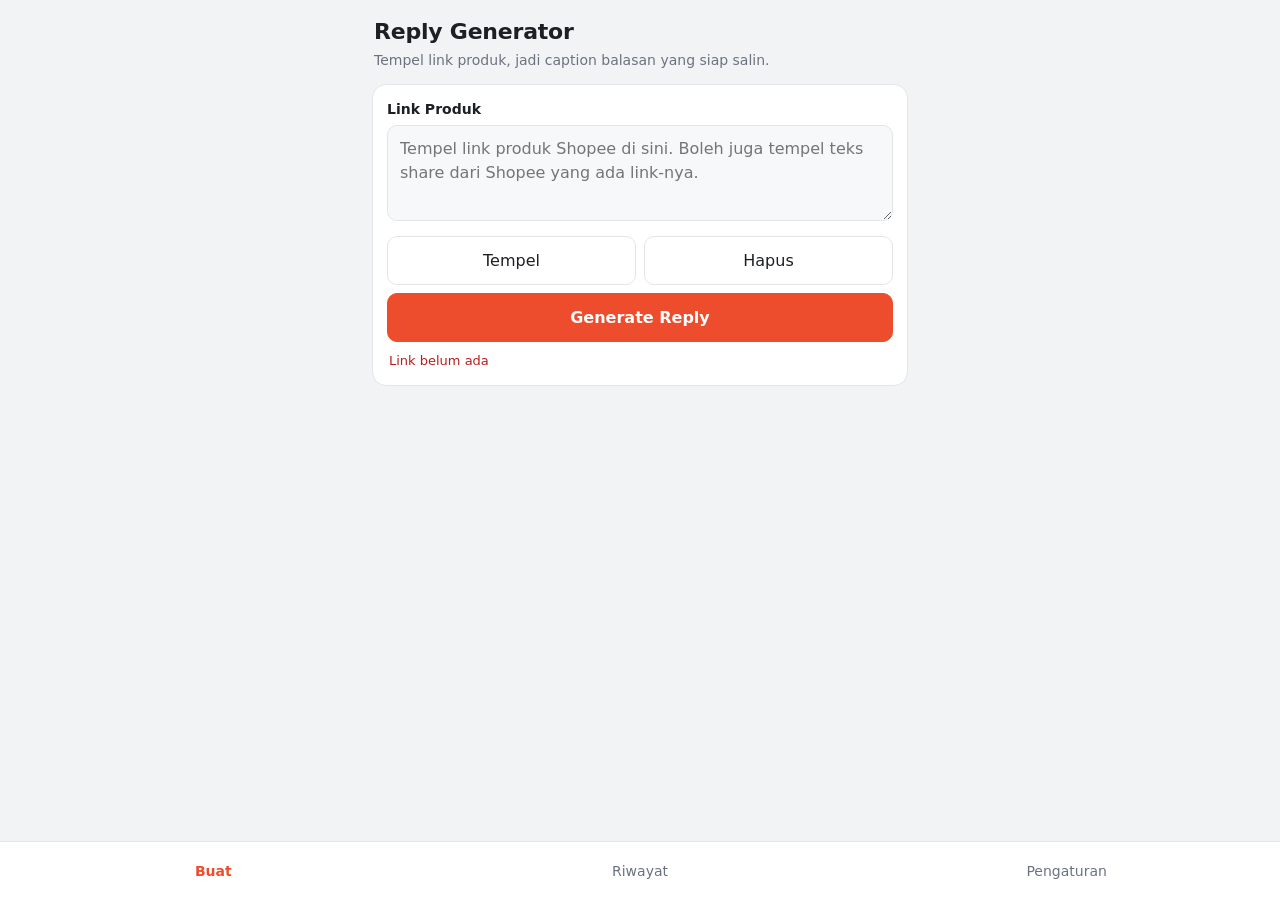
==== index.html @ c6aa8b7c "Add files via upload" ====
<!DOCTYPE html>
<html lang="id">
<head>
<meta charset="utf-8">
<meta name="viewport" content="width=device-width, initial-scale=1, viewport-fit=cover">
<meta name="theme-color" content="#ee4d2d">
<link rel="manifest" href="manifest.json">
<link rel="icon" href="icon-192.png">
<link rel="apple-touch-icon" href="icon-192.png">
<title>Reply Generator</title>
<style>
:root{--bg:#f2f3f5;--card:#fff;--ink:#1c1f23;--mute:#6b7280;--line:#e3e5e8;--acc:#ee4d2d;--soft:#fff0ec;--ok:#0f766e;--field:#f7f8f9}
@media(prefers-color-scheme:dark){:root{--bg:#111316;--card:#1a1d21;--ink:#eceef1;--mute:#9aa1ab;--line:#2b2f35;--soft:#2e1d18;--field:#14171a}}
*{box-sizing:border-box;-webkit-tap-highlight-color:transparent}
html,body{margin:0;background:var(--bg);color:var(--ink);font:16px/1.45 system-ui,-apple-system,"Segoe UI",Roboto,sans-serif}
body{padding:calc(env(safe-area-inset-top,0px) + 12px) 12px calc(env(safe-area-inset-bottom,0px) + 86px);max-width:560px;margin:0 auto}
h1{font-size:22px;margin:4px 2px 2px;letter-spacing:-.01em}
.sub{margin:0 2px 14px;color:var(--mute);font-size:14px}
.card{background:var(--card);border:1px solid var(--line);border-radius:14px;padding:14px;margin-bottom:12px}
label,.lbl{display:block;font-size:14px;font-weight:600;margin:0 0 6px}
textarea,input{width:100%;font:inherit;color:var(--ink);background:var(--field);border:1px solid var(--line);border-radius:10px;padding:11px 12px;outline:none}
textarea{resize:vertical;min-height:96px}
textarea:focus,input:focus{border-color:var(--acc)}
.row{display:flex;gap:8px;margin-top:8px}
.row>*{flex:1}
button{font:inherit;cursor:pointer;border:1px solid var(--line);background:var(--card);color:var(--ink);border-radius:10px;padding:12px 10px;min-height:48px}
button:active{transform:scale(.98)}
.pri{background:var(--acc);border-color:var(--acc);color:#fff;font-weight:700}
.seg{display:grid;grid-template-columns:repeat(4,1fr);gap:8px}
.seg.three{grid-template-columns:repeat(3,1fr)}
.seg.two{grid-template-columns:repeat(2,1fr)}
.seg button{padding:12px 4px}
.seg button.on{background:var(--soft);border-color:var(--acc);color:var(--acc);font-weight:700}
.sap button{font-size:18px;font-weight:700;min-height:54px}
.sap button small{display:block;font-size:11px;font-weight:400;color:var(--mute);margin-top:1px}
.sap button.on small{color:var(--acc)}
.opt{font-weight:400;color:var(--mute);font-size:12px}
.hint{font-size:13px;color:var(--mute);margin:8px 2px 0}
.hint.warn{color:#b45309}
details{margin-top:10px}
summary{cursor:pointer;color:var(--mute);font-size:14px;padding:6px 0}
.grid2{display:grid;grid-template-columns:1fr 1fr;gap:8px;margin-top:8px}
.field{margin-top:10px}
.field:first-child{margin-top:0}
.bar{position:fixed;left:0;right:0;bottom:calc(58px + env(safe-area-inset-bottom,0px));padding:10px 12px;background:linear-gradient(to top,var(--bg) 70%,transparent);z-index:5}
.bar .in{max-width:560px;margin:0 auto}
.bar button{width:100%;font-size:17px}
nav{position:fixed;left:0;right:0;bottom:0;background:var(--card);border-top:1px solid var(--line);display:grid;grid-template-columns:repeat(3,1fr);padding-bottom:env(safe-area-inset-bottom,0px);z-index:6}
nav button{border:0;border-radius:0;background:none;min-height:58px;color:var(--mute);font-size:14px}
nav button.on{color:var(--acc);font-weight:700}
.res textarea{min-height:130px;background:var(--card)}
.meta{display:flex;justify-content:space-between;align-items:center;color:var(--mute);font-size:13px;margin-top:6px}
.toast{position:fixed;left:50%;top:calc(env(safe-area-inset-top,0px) + 14px);transform:translate(-50%,-80px);background:#1c1f23;color:#fff;padding:10px 16px;border-radius:999px;font-size:14px;transition:transform .2s;z-index:20;max-width:90%}
.toast.show{transform:translate(-50%,0)}
.hide{display:none!important}
.hi{border-top:1px solid var(--line);padding:12px 0}
.hi:first-child{border-top:0;padding-top:0}
.hi p{margin:4px 0 8px;font-size:14px;white-space:pre-wrap;word-break:break-word}
.hi small{color:var(--mute)}
.empty{color:var(--mute);text-align:center;padding:24px 8px}
.link-ok{color:var(--ok)}
.link-bad{color:#b91c1c}
</style>
</head>
<body>

<h1>Reply Generator</h1>
<p class="sub">Tempel link produk, jadi caption balasan yang siap salin.</p>

<!-- ============ TAB BUAT ============ -->
<section id="tab-buat">
  <div class="card">
    <label for="raw">Link Produk</label>
    <textarea id="raw" placeholder="Tempel link produk Shopee di sini. Boleh juga tempel teks share dari Shopee yang ada link-nya."></textarea>
    <div class="row">
      <button id="btnPaste">Tempel</button>
      <button id="btnClear">Hapus</button>
    </div>
    <div class="row"><button class="pri" id="btnGen">Generate Reply</button></div>
    <div id="linkState" class="hint" style="margin-top:10px">Link belum ada</div>
  </div>

  <div id="results"></div>
  <div id="moreRow" class="row hide">
    <button id="btnAgain">Acak ulang</button>
    <button id="btnThree">Buat 3 versi</button>
  </div>
</section>

<!-- ============ TAB RIWAYAT ============ -->
<section id="tab-riwayat" class="hide">
  <div class="card" id="histBox"></div>
</section>

<!-- ============ TAB PENGATURAN ============ -->
<section id="tab-atur" class="hide">
  <div class="card">
    <span class="lbl">Emoji</span>
    <div class="seg three" id="segEmoji">
      <button data-v="0">Tanpa</button>
      <button data-v="1">Sedikit</button>
      <button data-v="2">Sedang</button>
    </div>
    <div class="hint">Sedikit maksimal 2 emoji, sedang maksimal 3 per balasan.</div>
  </div>
  <div class="card">
    <span class="lbl">Kata ganti diri</span>
    <div class="seg two" id="segPron">
      <button data-v="aku">Aku</button>
      <button data-v="saya">Saya</button>
    </div>
  </div>
  <div class="card">
    <div class="row" style="margin-top:0">
      <button id="btnResetMem">Reset memori variasi</button>
    </div>
    <div class="row">
      <button id="btnClearHist">Hapus riwayat</button>
    </div>
    <div class="hint">Memori variasi dipakai supaya kalimat tidak keulang. Reset kalau mau mulai dari nol.</div>
  </div>
  <div class="card">
    <div class="hint" style="margin:0">Versi 0.4 · Semua diproses di HP, tanpa internet dan tanpa API.</div>
  </div>
</section>

<nav>
  <button data-tab="buat" class="on">Buat</button>
  <button data-tab="riwayat">Riwayat</button>
  <button data-tab="atur">Pengaturan</button>
</nav>
<div class="toast" id="toast"></div>

<!-- ================================================================== -->
<!-- CORE: parser, deteksi sapaan, mesin kalimat (tanpa DOM)            -->
<!-- ================================================================== -->
<script>
const Core=(function(){
'use strict';

/* ---------- penyimpanan ---------- */
const store={
  get(k,d){try{const v=localStorage.getItem('bc_'+k);return v?JSON.parse(v):d}catch(e){return d}},
  set(k,v){try{localStorage.setItem('bc_'+k,JSON.stringify(v))}catch(e){}}
};

const SAP={Om:['Om'],Bun:['Bun','Bunda'],Bang:['Bang','Abang'],Kak:['Kak','Kakak']};

/* ---------- kata kunci kategori ---------- */
const KW={
Om:['motor','mobil','helm','oli','ban','aki','sparepart','knalpot','jok','sepeda','gowes','kunci pas','bor','obeng','tools','pancing','pria','cowok','laki','jaket riding','spion','kampas','busi','rantai','velg','dongkrak','gerinda','tang','palu','kunci inggris','cover motor','cover mobil','wiper','karpet mobil','dashcam','sarung tangan motor','jam tangan pria','dompet pria','kemeja pria','parfum pria','mtb','roadbike','gergaji','drone','tas pria','sepatu pria','celana pria','lampu motor'],
Bun:['gamis','hijab','jilbab','daster','dress','blouse','rok','skincare','serum','make up','lipstik','bedak','kosmetik','pembalut','bayi','baby','popok','diaper','botol susu','stroller','mpasi','panci','wajan','teflon','rice cooker','magic com','blender','piring','gelas','sendok','rak','sprei','tirai','gorden','sapu','pel','organizer','wanita','cewek','ibu','minyak goreng','minyak','beras','gula','tepung','telur','sembako','deterjen','pewangi','pelembut','sabun','shampo','tisu','kompor','toples','lunch box','tempat makan','mukena','tas wanita','sepatu wanita','kain','handuk','bantal','kasur','keset','gantungan','air fryer','dispenser','setrika','mainan anak','susu','kecap','sambal','mie instan','kopi','tunik','celana wanita','makeup','tumbler'],
Bang:['laptop','notebook','komputer','pc','monitor','keyboard','mouse','ssd','ram','processor','prosesor','vga','motherboard','mobo','webcam','headset','flashdisk','hdd','printer','router','casing','psu','macbook','thinkpad','mousepad','hub usb','kabel hdmi','cooling pad','stand laptop'],
Kak:['buku','novel','komik','ensiklopedia','kamus','majalah','biografi','mewarnai','dongeng','cerita anak','buku cerita','kitab','modul','soal','cerpen','edukasi']
};

/* Kata kunci KUAT niche Om (motor, otomotif, sepeda, racing, dll).
   Jika ada di NAMA produk, hasilnya langsung Om dan tidak bisa dikalahkan
   kata kunci kategori lain (mis. "sabun cuci motor", "kain lap mobil"). */
const OM_STRONG=['motor','motoran','motorcycle','sepeda motor','mobil','otomotif','automotive','racing','balap','touring','riding','sepeda','gowes','bike','bicycle','mtb','roadbike','fixie','seli','helm','knalpot','spion','kampas','kopling','karburator','karbu','cdi','ecu','busi','aki','oli','ban luar','ban dalam','velg','jari jari','shock','shockbreaker','shockbreaker','sokbreker','sok','footstep','spakbor','bodykit','cvt','rantai motor','gear set','master rem','rem cakram','rem tromol','piston','bearing','klakson','stang','handgrip','handle grip','jok motor','cover motor','cover mobil','lampu motor','lampu mobil','headlamp','bohlam','wiper','dashcam','dongkrak','sparepart','spare part','suku cadang','honda','yamaha','suzuki','kawasaki','vespa','vario','beat','scoopy','nmax','pcx','aerox','mio','supra','revo','vixion','cb150r','ninja','satria','mobilio','avanza','xenia','innova','brio','jazz','rush','terios','agya','ayla','sigra','calya','pajero','fortuner','triton','hilux','civic','crv','hrv','tmax','xmax','adv','klx','crf','wr155','pertamax','pertalite','jaket riding','sarung tangan motor','sepatu riding','jas hujan motor','gembok motor','kunci motor','tank pad','sticker motor','stiker motor','knalpot racing','busi racing','velg racing']
/* kata ambigu: tidak dihitung sebagai Om-kuat bila berdiri sendiri */
.filter(w=>!['sok','jazz','rush','beat','mio','adv','ninja','seli','bike'].includes(w));
const OM_WEAK=['sok','jazz','rush','beat','mio','adv','ninja','seli','bike'];

function _norm(t){return ' '+String(t||'').toLowerCase().replace(/[^a-z0-9]+/g,' ')+' '}
function _score(low){
  let best=null,top=0,tie=false,kwHit='';
  const toy=/ mobil mobilan | mainan /.test(low)&&!/ motor | helm | oli | aki /.test(low);
  for(const sap of Object.keys(KW)){
    if(toy&&sap==='Om')continue;
    let sc=0,hit='';
    for(const kw of KW[sap]){
      if(low.includes(' '+kw+' ')){const w=kw.split(' ').length;sc+=w;if(!hit||kw.length>hit.length)hit=kw}
    }
    if(sc>top){top=sc;best=sap;tie=false;kwHit=hit}
    else if(sc===top&&sc>0){tie=true}
  }
  return {best,top,tie,kwHit};
}
function _omStrong(low){
  // mainan "mobil-mobilan" bukan otomotif
  if(/ mobil mobilan | mainan /.test(low)&&!/ motor | helm | oli | aki /.test(low))return '';
  for(const kw of OM_STRONG){if(low.includes(' '+kw+' '))return kw}
  return '';
}
/* Deteksi dilakukan bertahap:
   1) NAMA produk dulu (paling bisa dipercaya). Ada kata kunci Om-kuat -> Om.
   2) Skor kategori pada nama saja.
   3) Baru teks lengkap (ulasan/link) sebagai cadangan, dengan Om-kuat tetap diutamakan.
   Teks ulasan tidak boleh mengalahkan nama produk. */
function detect(text,name){
  const nameLow=_norm(name!==undefined?name:'');
  const allLow=_norm(text);
  // tahap 1: Om-kuat di nama
  let h=_omStrong(nameLow);
  if(h)return {sap:'Om',kw:h,sure:true};
  // tahap 2: skor pada nama
  if(nameLow.trim()){
    const r=_score(nameLow);
    if(r.best&&r.top>0)return {sap:r.best,kw:r.kwHit,sure:!r.tie};
  }
  // tahap 3: teks lengkap
  h=_omStrong(allLow);
  if(h)return {sap:'Om',kw:h,sure:true};
  const r=_score(allLow);
  if(r.best)return {sap:r.best,kw:r.kwHit,sure:!r.tie&&r.top>0};
  return {sap:'Bun',kw:'',sure:false};
}

/* ---------- parser ---------- */
const ACR=['ssd','usb','led','pc','ram','hdd','vga','cpu','gpu','tv','ac','rgb','lcd','hd','fhd','uv','hp','wifi','dvd','led','mtb'];
function titleCase(s){
  return s.toLowerCase().replace(/(^|[\s\-\/(])([a-z])/g,(m,a,b)=>a+b.toUpperCase())
    .replace(/\b[A-Za-z]+\b/g,w=>ACR.includes(w.toLowerCase())?w.toUpperCase():w);
}
function toNum(s){
  s=String(s).replace(/[.,]+$/,'').replace(/[.,]\d{2}$/,m=>/^,\d{2}$/.test(m)?'':m);
  return parseInt(s.replace(/\D/g,''),10)||0;
}
function cleanName(n){
  n=n.replace(/[\u{1F000}-\u{1FFFF}\u2600-\u27BF\uFE0F]/gu,' ')
     .replace(/\[[^\]]*\]|【[^】]*】/g,' ')
     .replace(/\b(ready stock|promo|termurah|best seller|bestseller|gratis ongkir|free ongkir|flash sale|cod)\b/gi,' ')
     .replace(/[!]{1,}|[*#~|]+/g,' ')
     .replace(/\s+/g,' ').replace(/^[\s\-,:.]+|[\s\-,:.]+$/g,'');
  if(n.length>60){n=n.slice(0,60);const i=n.lastIndexOf(' ');if(i>25)n=n.slice(0,i)}
  if(n&&!/[a-z]/.test(n)) n=titleCase(n);
  return n.trim();
}
function parseInfo(raw){
  const o={name:'',price:0,coret:0,rating:'',sold:'',link:'',range:false,spec:'',review:''};
  let t=String(raw||'').replace(/\r/g,'');
  const links=t.match(/https?:\/\/[^\s]+/gi)||[];
  const l=links.find(x=>/shopee|shope\.ee/i.test(x))||links[0]||'';
  o.link=l.replace(/[)\].,!?]+$/,'');
  t=t.replace(/https?:\/\/[^\s]+/gi,' ');

  // harga
  const nums=[];let m;const re=/Rp\.?\s?(\d[\d.,]*)/gi;
  while((m=re.exec(t))){const n=toNum(m[1]);if(n>0)nums.push(n)}
  if(!nums.length){const k=t.match(/(\d+(?:[.,]\d+)?)\s*(?:rb|ribu)\b/i);if(k)nums.push(Math.round(parseFloat(k[1].replace(',','.'))*1000))}
  if(nums.length){
    const mn=Math.min(...nums),mx=Math.max(...nums);
    if(/Rp\.?\s?[\d.,]+\s*[-\u2013\u2014]\s*Rp\.?\s?[\d.,]+/i.test(t)&&mn!==mx){o.price=mn;o.range=true}
    else{o.price=mn;if(mx>=mn*1.05)o.coret=mx}
  }

  // rating
  let r=t.match(/(?:rating|bintang|\u2605|\u2B50)\s*:?\s*([0-5][.,]\d)/i)||t.match(/([0-5][.,]\d)\s*(?:\/\s*5|\u2605|\u2B50|bintang)/i);
  if(r)o.rating=r[1].replace('.',',');

  // terjual (dahulukan pola "terjual X" agar rating seperti "4,9" tidak kebaca sebagai terjual)
  const s=t.match(/terjual\s*:?\s*(\d+(?:[.,]\d+)?)\s*(rb|ribu|k|jt|juta)?\s*(\+)?/i)||t.match(/(\d+(?:[.,]\d+)?)\s*(rb|ribu|k|jt|juta)\s*(\+)?\s*terjual/i)||t.match(/(\d+(?:[.,]\d+)?)\s*(\+)\s*terjual/i);
  if(s){
    let u=(s[2]||'').toLowerCase();u=(u==='ribu'||u==='k')?'rb':(u==='juta'?'jt':u);
    o.sold=s[1].replace('.',',')+u+(s[3]||'');
  }

  // nama
  let nm='';
  const a=t.match(/Cek\s+(.+?)\s+(?:dengan\s+harga|seharga|harga)\b/i);
  if(a)nm=a[1];
  else{
    const lines=t.split('\n').map(x=>x.trim()).filter(Boolean);
    for(const ln of lines){
      if(!/[A-Za-z]{3}/.test(ln))continue;
      if(/^(dapatkan|rp|harga|rating|terjual|link|beli)\b/i.test(ln))continue;
      nm=ln.replace(/^cek\s+/i,'').split(/\s+(?:dengan harga|seharga|harga|Rp)/i)[0];
      break;
    }
  }
  // spesifikasi: baris "Label: nilai"
  const sp=[];
  t.split('\n').forEach(ln=>{
    const k=ln.trim().replace(/^[-•*▪]\s*/,'').match(/^([A-Za-z][A-Za-z ]{1,22}):\s*(.{1,60})$/);
    if(k&&!/^(harga|rating|terjual|link|nama|produk|ulasan|review|komentar|cek|dapatkan|stok|lokasi|dikirim)/i.test(k[1].trim()))sp.push(k[1].trim()+' '+k[2].trim().replace(/[.;,]+$/,''));
  });
  o.spec=sp.slice(0,3).join(', ');
  // review: kutipan, atau baris "Ulasan: ..."
  const rv=t.match(/[\u201C"]([^\u201D"\n]{8,160})[\u201D"]/);
  let rt=rv?rv[1]:'';
  if(!rt){const x=t.match(/(?:ulasan|review|komentar)[^:\n]{0,20}:\s*(.{8,160})/i);if(x)rt=x[1]}
  rt=rt.replace(/^[\s"\u201C\u201D'-]+|[\s"\u201C\u201D'.!-]+$/g,'').trim();
  if(rt.length>100){rt=rt.slice(0,100);const i=rt.lastIndexOf(' ');if(i>40)rt=rt.slice(0,i)}
  o.review=rt;
  o.name=cleanName(nm);
  return o;
}

/* ---------- format ---------- */
function dot(n){return String(n).replace(/\B(?=(\d{3})+(?!\d))/g,'.')}
function fmtPrice(n,style,range){
  let out;
  if(style===2&&n>=1000&&n<1000000) out='sekitar '+Math.floor(n/1000)+' ribuan';
  else if(style===1&&n>=1000){
    if(n>=1000000){const v=Math.round(n/10000)/100;out=String(v).replace('.',',')+' juta'}
    else{const v=n/1000;out=(Number.isInteger(v)?v:(Math.round(v*10)/10)).toString().replace('.',',')+'rb'}
  } else out='Rp'+dot(n);
  return (range?'mulai ':'')+out;
}

/* ---------- bank kalimat ---------- */
const OPEN_SOFT=[
 'Kalau lagi butuh {p}, ini bisa jadi pilihan{e}',
 'Coba deh lirik yang satu ini{e}',
 'Izin nimbrung ya{e}',
 'Halo, saya ada referensi nih{e}',
 'Hai, semoga ini yang lagi dicari ya{e}',
 'Ini boleh dilirik buat jadi opsi{e}',
 'Nyambung ya, saya ada rekomendasi{e}',
 'Kalau lagi nyari {p}, mungkin ini cocok{e}',
 'Kebetulan nemu nih, siapa tau pas{e}',
 'Sekadar share aja, siapa tau cocok{e}',
 'Nggak maksa ya, cuma info aja{e}'
];
const OPEN_HARD=[
 'Langsung aja ya:',
 'Ada info menarik nih{e}',
 'Ini lagi menarik nih{e}',
 'Jangan sampai kelewat yang ini ya{e}',
 'Ada yang pas nih{e}',
 'Buat yang lagi cari {p}, ini dia{e}'
];
const OPEN_NEED=[
 'Lagi cari {need} ya? Pas nih{e}',
 'Soal {need}, ini bisa dilirik{e}',
 'Kalau lagi nyari {need}, coba cek ini{e}',
 'Buat {need}, saya ada referensi{e}',
 'Lagi cari {need} ya? Kebetulan ada nih{e}'
];
const STORY={
 Bun:['Pernah kan lagi masak eh stok di rumah malah habis','Belanja kebutuhan rumah tuh sering bikin pusing mikirin harga, ya','Saya sendiri biasanya cari yang praktis tapi harganya tetap masuk akal','Ngurus rumah itu banyak banget pengeluarannya, jadi harus pinter-pinter milih','Dulu saya juga sering bingung milih yang pas, makanya biasa cek rating dulu','Sering kan ribet ngurusin yang beginian di rumah?'],
 Om:['Pernah juga bolak-balik nyari yang pas, ujung-ujungnya buang waktu doang','Biasanya saya cek rating sama jumlah terjual dulu sebelum beli','Daripada salah beli terus nyesel, mending liat yang udah banyak dipakai orang','Cari yang pas di kantong tapi tetap awet itu emang PR ya','Saya juga sering bingung milih, makanya biasa baca ulasan dulu','Sering kan nemu barang murah tapi cepat rusak?','Nggak jarang kita ketipu barang yang speknya nggak sesuai','Buat yang hobi ngoprek, ini patut dicek'],
 Bang:['Nyari yang pas sama kebutuhan dan kantong itu emang PR ya','Sebelum beli, biasanya saya bandingin dulu harga di beberapa toko','Salah beli perangkat itu nyesek banget, makanya saya selalu cek rating dulu','Saya juga dulu sering bingung milih, ujungnya baca ulasan dulu','Sering kan nemu barang yang speknya nggak sesuai harga?','Budget mepet tapi pengen performa maksimal, pernah kan?','Buat yang lagi butuh upgrade setup, ini patut dipertimbangkan'],
 Kak:['Kadang nyari bacaan yang pas butuh waktu juga ya','Biasanya saya lihat rating sama ulasannya dulu sebelum beli','Saya juga sering bingung milih mana yang layak dibaca','Cari bacaan bagus itu seru tapi kadang bikin bingung ya','Sering kan bingung cari bacaan yang seru tapi nggak membosankan?','Buat yang lagi belajar atau ngajar, siapa tau ini membantu']
};
const STORY_G=['Namanya belanja online, kadang bingung milih yang mana','Saya biasanya bandingin dulu sebelum mutusin beli','Dulu saya juga sering ragu, makanya sekarang selalu cek detailnya dulu','Wah kebetulan, aku juga dulu sempat nyari yang begini','Sama, aku juga awalnya bingung cari yang pas','Aku juga dulu sempat galau nyari yang kayak gini'];
const TRANS=['Makanya pas nemu ini, langsung kepikiran buat dibagi','Nah, kebetulan ada yang kayaknya cocok','Dan ketemulah yang ini'];

const RECO_FULL=['{p} ini harganya {h}','Ada {p} di harga {h}','Saya nemu {p}, harganya {h}','{p}, harganya {h}{e}','Namanya {p}, sekarang di {h}','Dengan harga {h}, {p} ini patut dilirik'];
const RECO_PRICE=['Harganya {h}','Sekarang di harga {h}','Dapatnya di {h}','Harga {h} aja','Harganya di {h}{e}','Cuma {h} lho','{h} aja'];
const RECO_NOPRICE_FULL=['Ada {p} nih, boleh dicek{e}','Saya nemu {p}','Coba lihat {p} ini'];
const RECO_NOPRICE=['Boleh dicek dulu detailnya','Detailnya bisa dilihat dulu ya'];
const DISC_FULL=['{p} lagi turun dari {hc} jadi {h}','Ada potongan nih, {p} dari {hc} jadi {h}','{p}, harga normalnya {hc}, sekarang {h}'];
const DISC_ONLY=['Lagi turun dari {hc} jadi {h}','Harga normalnya {hc}, sekarang {h}','Ada potongan, dari {hc} jadi {h}{e}'];

const PROOF_RT=['Rating {r}, udah terjual {t}','Udah {t} yang beli, rating {r}','Ratingnya {r} dan terjualnya {t}'];
const PROOF_R=['Ratingnya {r}','Rating {r} lho'];
const PROOF_T=['Udah terjual {t}','Yang beli udah {t}'];

const SPEC=['Speknya: {spec}','Sekilas detailnya: {spec}','Info singkatnya: {spec}','Yang perlu diintip: {spec}'];
const REVIEW=['Kata pembeli: \u201C{review}\u201D','Ada yang nulis \u201C{review}\u201D','Salah satu ulasannya: \u201C{review}\u201D','Pembeli lain bilang \u201C{review}\u201D'];

const URG_N=['Harga bisa berubah sewaktu-waktu, jadi cek dulu ya','Mending dicek dari sekarang biar nggak ketinggalan','Harga di marketplace suka berubah, jadi lihat dulu aja'];
const URG_D=['Mumpung lagi ada potongan{e}','Takutnya keburu naik lagi, mending dicek dulu','Harga segini sayang kalau dilewatin'];
const URG_S=['Yang beli udah banyak, wajar sih','Peminatnya banyak, jadi mending cek dari sekarang'];

const CLOSE=['Semoga cocok ya{e}','Kalau ada yang mau ditanyain, tanya aja ya','Selamat belanja{e}','Semoga membantu{e}','Moga pas di hati ya{e}'];
const CTA_SOFT=['Boleh dicek dulu di sini ya:','Link-nya di sini:','Intip dulu aja:','Detailnya bisa dilihat di sini:','Cek di sini ya:','Aku taruh link-nya di sini:','Nih link-nya:'];
const CTA_HARD=['Cek sekarang:','Langsung gas ke sini:','Ambil di sini sebelum harganya berubah:','Order lewat sini:','Amankan dulu di sini:','Buruan cek sebelum harganya berubah:','Gas cek di sini:'];

const EM={
 Om:['👍','🔥','💪','🙏','👌','⚙️'],
 Bun:['😊','🙏','✨','🛒','💛','🥰','🌸'],
 Bang:['👍','⚡','🙏','👌','🔥','🎮'],
 Kak:['😊','🌟','🙏','✨','💛','💡']
};
const EM_CTX=[
 {k:['bayi','baby','popok','diaper','mpasi','stroller','botol susu'],e:['🍼','👶']},
 {k:['sepeda','gowes','mtb','roadbike'],e:['🚴']},
 {k:['motor','helm','knalpot','spion','busi'],e:['🏍️']},
 {k:['mobil','wiper','dashcam'],e:['🚗']},
 {k:['tools','obeng','bor','tang','palu','gergaji','kunci pas'],e:['🛠️','🔧']},
 {k:['panci','wajan','teflon','kompor','blender','rice cooker','piring','minyak goreng','beras','dapur','air fryer'],e:['🍳','🧺']},
 {k:['rak','sapu','pel','sprei','gorden','tirai','keset','organizer'],e:['🏡','🧺']},
 {k:['gamis','hijab','dress','blouse','tunik','mukena','daster'],e:['🌸','✨']},
 {k:['skincare','serum','makeup','lipstik','bedak'],e:['💄','✨']},
 {k:['laptop','keyboard','mouse','monitor','ssd','ram','pc'],e:['💻','⌨️','🖥️']},
 {k:['buku','novel','komik','kamus'],e:['📚','📖']}
];
function ctxEmoji(name){
  const low=' '+String(name).toLowerCase().replace(/[^a-z0-9]+/g,' ')+' ';
  const out=[];EM_CTX.forEach(x=>{if(x.k.some(k=>low.includes(' '+k+' ')))out.push(...x.e)});
  return out;
}

/* ---------- memori anti-ulang (berbasis teks template) ---------- */
let mem=store.get('mem',{});
function pick(key,arr){
  let recent=mem[key]||[];
  let c=arr.filter(x=>!recent.includes(x));
  if(!c.length){c=arr.slice();recent=[]}
  const ch=c[Math.floor(Math.random()*c.length)];
  recent.push(ch);
  const lim=Math.max(1,Math.min(arr.length-1,10));
  while(recent.length>lim)recent.shift();
  mem[key]=recent;
  return ch;
}
function resetMem(){mem={};store.set('mem',mem)}
const rnd=()=>Math.random();

function endsEmoji(s){return /[\u{1F000}-\u{1FFFF}\u2300-\u27BF]\uFE0F?$/u.test(s)}

/* kalimat pembuka (hook): akhiran titik (2-3) ATAU emoticon, hanya 👇 👌 😊 */
const HOOKS=[
 {t:'Ready nih',e:'👇'},
 {t:'Masih ada, cek dulu',e:'👇'},
 {t:'Lagi ready, buruan cek',e:'👇'},
 {t:'Stok lagi ada nih',e:'😊'},
 {t:'Yang dicari ready di sini',e:'👇'},
 {t:'Nyari laptop gaming murah? Ini dia',e:'👇',lap:1,alt:'Nyari yang bagus tapi murah? Ini dia'},
 {t:'Ternyata ada yang segini harganya',e:'😊'},
 {t:'Ini sih layak banget dilirik',e:'👌'},
 {t:'Nemu yang pas nih',e:'👌'},
 {t:'Mumpung lagi ada',e:'👇'},
 {t:'Jangan sampai kehabisan',e:'👇'},
 {t:'Lagi banyak dicari nih',e:'😊'},
 {t:'Kak, ini yang dicari bukan',e:'😊',q:1},
 {t:'Buat yang lagi nyari laptop, cek ini',e:'👇',lap:1,alt:'Buat yang lagi nyari yang begini, cek ini'},
 {t:'Pas banget buat kamu yang butuh upgrade',e:'👌'}
];
function hookOpen(name,useEmo){
  const isLap=/laptop|notebook/i.test(name||'');
  const list=HOOKS.map(h=>h.lap&&!isLap?Object.assign({},h,{t:h.alt}):h);
  const keyArr=list.map(h=>h.t);
  const t=pick('hook',keyArr);
  const h=list.find(x=>x.t===t);
  if(useEmo&&Math.random()<.5)return h.t+(h.q?'?':'')+' '+h.e;
  return h.t+(Math.random()<.5?'..':'...');
}

/* ---------- perakit balasan ---------- */
function compose(d,opt){
  const sl=SAP[d.sap]||SAP.Kak;
  const s='';
  const hasD=d.coret>0&&d.price>0&&d.coret>d.price;
  const hasR=!!d.rating,hasT=!!d.sold,hasP=d.price>0;
  const stl=opt.style,long=opt.len==='sedang';
  const pron=opt.pron==='saya'?'saya':'aku';

  // gaya harga: 0 penuh, 1 singkat, 2 perkiraan (tidak dipakai bila ada diskon/rentang)
  const ps=(hasD||d.range)?Math.floor(rnd()*2):Math.floor(rnd()*3);
  const V={s:s,p:d.name,h:hasP?fmtPrice(d.price,ps,d.range):'',hc:hasD?fmtPrice(d.coret,ps===2?0:ps,false):'',r:d.rating,t:d.sold,need:d.need||'',spec:d.spec||'',review:d.review||''};

  const P={open:'',story:[],reco:'',proof:'',extra:[],urg:'',close:''};

  // pembuka
  const needOpen=!!d.need&&rnd()<.75;
  if(needOpen)P.open=pick('openN',OPEN_NEED);
  else P.open=hookOpen(d.name,opt.emoji>0);
  const openP=P.open.includes('{p}');

  // cerita
  let ns=0;
  if(stl==='soft')ns=long?1:(rnd()<.35?1:0);
  else if(stl==='campur')ns=long?1:(rnd()<.5?1:0);
  else if(stl==='story')ns=long?2:1;
  const sb=(STORY[d.sap]||[]).concat(STORY_G);
  for(let i=0;i<ns;i++)P.story.push(pick('st'+d.sap,sb));
  if(stl==='story'&&long)P.story.push(pick('trans',TRANS));

  // produk + harga
  if(hasP){
    if(hasD)P.reco=openP?pick('discO',DISC_ONLY):pick('discF',DISC_FULL);
    else P.reco=openP?pick('recoP',RECO_PRICE):pick('recoF',RECO_FULL);
  }else P.reco=openP?pick('recoNP',RECO_NOPRICE):pick('recoNF',RECO_NOPRICE_FULL);

  // bukti
  if(hasR||hasT){
    if(!(stl==='soft'&&!long&&rnd()<.3)){
      const b=hasR&&hasT?PROOF_RT:(hasR?PROOF_R:PROOF_T);
      P.proof=pick('proof'+(hasR?'R':'')+(hasT?'T':''),b);
    }
  }

  // spesifikasi & review (hanya bila diisi)
  const av=[];if(d.spec)av.push('spec');if(d.review)av.push('review');
  let use=av;
  if(!long&&av.length>1)use=[av[Math.floor(rnd()*av.length)]];
  use.forEach(k=>{if(rnd()<(long?.9:.85))P.extra.push(k==='spec'?pick('spec',SPEC):pick('rev',REVIEW))});

  // dorongan
  let pu=0;
  if(stl==='hard')pu=1;else if(stl==='campur')pu=long?.7:.5;else if(stl==='story')pu=.3;
  if(rnd()<pu){
    let pool=URG_N.slice();if(hasD)pool=pool.concat(URG_D);if(hasT)pool=pool.concat(URG_S);
    P.urg=pick('urg',pool);
  }

  // penutup
  let pc=0;
  if(stl==='soft')pc=long?.8:.4;else if(stl==='campur')pc=long?.5:.15;else if(stl==='story')pc=.5;
  if(rnd()<pc)P.close=pick('close',CLOSE);

  // jaga tetap ringkas pada mode pendek
  if(!long&&P.extra.length){P.urg='';P.story=[];P.close=''}

  // variasi urutan blok
  let v=0;
  if(!(stl==='hard'||(stl==='story'&&long))){const r=rnd();v=r<.5?0:(r<.75?1:(openP?2:0))}
  const O=['o',P.open],R=['r',P.reco],Pf=['x',P.proof],U=['x',P.urg],C=['x',P.close];
  const ST=P.story.map(x=>['x',x]),EX=P.extra.map(x=>['x',x]);
  let T;
  if(v===0)T=[O,...ST,R,Pf,...EX,U,C];
  else if(v===1)T=[O,R,Pf,...ST,...EX,U,C];
  else T=[O,...ST,Pf,R,...EX,U,C];
  T=T.filter(x=>x[1]);

  const cta=stl==='hard'?pick('ctaH',CTA_HARD):pick('ctaS',CTA_SOFT);

  // emoji (ikut konteks produk)
  let budget=opt.emoji===0?0:(opt.emoji===1?2:3);
  const pool=(EM[d.sap]||EM.Kak).slice().sort(()=>rnd()-.5);
  const ce=ctxEmoji(d.name);
  if(ce.length&&rnd()<.7)pool.unshift(ce[Math.floor(rnd()*ce.length)]);

  function fill(tpl){
    tpl=tpl.replace(/\b(saya|aku)\b/gi,m=>{const w=pron;return m[0]===m[0].toUpperCase()?w[0].toUpperCase()+w.slice(1):w});
    let out=tpl.replace(/\{(\w+)\}/g,(m,k)=>k==='e'?'\u0001':(V[k]!==undefined?V[k]:''));
    out=out.replace(/\u0001/g,()=>{
      if(budget>0&&pool.length&&rnd()<.75){budget--;return ' '+pool.shift()}
      return '';
    });
    out=out.replace(/\s+([,.!?:])/g,'$1').replace(/\s{2,}/g,' ').trim();
    if(!out)return '';
    out=out.charAt(0).toUpperCase()+out.slice(1);
    if(!/[.!?:]$/.test(out)&&!endsEmoji(out))out+='.';
    return out;
  }
  // enter setelah kalimat pembuka (emoji) dan setelah kalimat harga
  let body='';
  T.forEach(([k,t])=>{
    const f=fill(t);if(!f)return;
    if(body&&!body.endsWith('\n'))body+=' ';
    body+=f;
    if(k==='o'||k==='r')body+='\n';
  });
  body=body.replace(/\n+$/,'');
  const ctaLine=fill(cta).replace(/\.$/,':')+' '+d.link;
  return body+'\n'+ctaLine;
}

let recentOut=[];
function generate(d,opt){
  let out='';
  for(let i=0;i<6;i++){
    out=compose(d,opt);
    if(!recentOut.includes(out))break;
  }
  recentOut.push(out);if(recentOut.length>30)recentOut.shift();
  store.set('mem',mem);
  return out;
}

return {parseInfo,detect,generate,store,resetMem,SAP,fmtPrice};
})();
</script>

<!-- ================================================================== -->
<!-- UI                                                                 -->
<!-- ================================================================== -->
<script>
(function(){
'use strict';
const $=(s,r)=>(r||document).querySelector(s);
const $$=(s,r)=>[...(r||document).querySelectorAll(s)];
const {parseInfo,detect,generate,store,resetMem}=Core;

const cfg=Object.assign({emoji:1,pron:'aku'},store.get('cfg',{}));
const S={emoji:cfg.emoji,pron:cfg.pron,outs:[]};

/* ---------- util ---------- */
let tt;
function toast(m){const t=$('#toast');t.textContent=m;t.classList.add('show');clearTimeout(tt);tt=setTimeout(()=>t.classList.remove('show'),1800)}
function copyText(txt){
  if(navigator.clipboard&&navigator.clipboard.writeText){
    return navigator.clipboard.writeText(txt).catch(()=>fallback(txt));
  }
  return fallback(txt);
}
function fallback(txt){
  return new Promise((res,rej)=>{
    const ta=document.createElement('textarea');ta.value=txt;ta.style.cssText='position:fixed;opacity:0;top:0';
    document.body.appendChild(ta);ta.focus();ta.select();
    let ok=false;try{ok=document.execCommand('copy')}catch(e){}
    ta.remove();ok?res():rej();
  });
}
function setSeg(id,val){$$('#'+id+' button').forEach(b=>b.classList.toggle('on',String(b.dataset.v)===String(val)))}
function bindSeg(id,fn){$$('#'+id+' button').forEach(b=>b.addEventListener('click',()=>{fn(b.dataset.v);setSeg(id,b.dataset.v)}))}

/* ---------- analisis otomatis dari link ---------- */
function findLink(t){
  const m=String(t||'').match(/https?:\/\/[^\s]+/i);
  return m?m[0].replace(/[)\].,!?]+$/,''):'';
}
function nameFromLink(link){
  try{
    const u=new URL(link);
    const segs=u.pathname.split('/').filter(Boolean);
    if(!segs.length)return '';
    let slug=decodeURIComponent(segs[segs.length-1]||'');
    if(/^i\.\d+/i.test(slug)&&segs.length>1)slug=decodeURIComponent(segs[segs.length-2]);
    slug=slug.replace(/-i\.\d+.*$/i,'').replace(/[-_]+/g,' ').replace(/\s+/g,' ').trim();
    if(slug.length<3||/^\d+$/.test(slug.replace(/\s/g,'')))return '';
    if(slug.length>60){slug=slug.slice(0,60);const i=slug.lastIndexOf(' ');if(i>25)slug=slug.slice(0,i)}
    return slug;
  }catch(e){return ''}
}
function linkState(){
  const l=findLink($('#raw').value),el=$('#linkState');
  if(!l){el.textContent='Link belum ada';el.className='hint link-bad'}
  else if(/shopee|shope\.ee/i.test(l)){el.textContent='Link Shopee terdeteksi, siap generate';el.className='hint link-ok'}
  else{el.textContent='Link ada, tapi bukan alamat Shopee. Cek lagi ya';el.className='hint warn'}
}
function buildData(){
  const raw=$('#raw').value;
  const o=parseInfo(raw);
  let name=o.name||nameFromLink(o.link||findLink(raw));
  if(!name)name='produk ini';
  const txt=name+' '+raw;
  const d=detect(txt,name);
  return {
    sap:d.sap||'Bun',
    name:name,
    price:o.price||0,
    coret:o.coret||0,
    rating:o.rating||'',
    sold:o.sold||'',
    spec:o.spec||'',
    review:o.review||'',
    link:o.link||findLink(raw),
    range:!!o.range,
    need:''
  };
}

/* ---------- hasil ---------- */
function make(n){
  const d=buildData();
  if(!d.link){toast('Tempel link produk dulu');$('#raw').focus();return}
  const opt={style:'campur',len:'pendek',emoji:S.emoji,pron:S.pron};
  S.outs=[];
  for(let i=0;i<n;i++)S.outs.push(Core.generate(d,opt));
  renderResults(d);
  $('#results').scrollIntoView({behavior:'smooth',block:'start'});
}
function renderResults(d){
  const box=$('#results');box.innerHTML='';
  S.outs.forEach((txt,i)=>{
    const c=document.createElement('div');c.className='card res';
    c.innerHTML='<textarea></textarea><div class="meta"><span class="cnt"></span></div><div class="row"><button class="pri cp">Salin</button></div>';
    const ta=$('textarea',c);ta.value=txt;
    const cnt=$('.cnt',c);
    const upd=()=>{cnt.textContent=ta.value.length+' karakter';ta.style.height='auto';ta.style.height=Math.max(130,ta.scrollHeight+4)+'px'};
    ta.addEventListener('input',upd);
    $('.cp',c).addEventListener('click',e=>{
      const b=e.currentTarget;
      copyText(ta.value).then(()=>{
        b.textContent='Tersalin ✓';setTimeout(()=>b.textContent='Salin',1500);
        addHistory({name:d.name,sap:d.sap,text:ta.value});
        toast('Tersalin, tinggal tempel di komentar');
      }).catch(()=>toast('Gagal menyalin, tahan teks lalu salin manual'));
    });
    box.appendChild(c);upd();
  });
  $('#moreRow').classList.toggle('hide',!S.outs.length);
}

/* ---------- riwayat ---------- */
function addHistory(it){
  const h=store.get('hist',[]);
  if(h[0]&&h[0].text===it.text)return;
  h.unshift({t:Date.now(),name:it.name,sap:it.sap,text:it.text});
  store.set('hist',h.slice(0,100));
}
function renderHist(){
  const box=$('#histBox'),h=store.get('hist',[]);
  if(!h.length){box.innerHTML='<div class="empty">Belum ada riwayat. Balasan yang kamu salin akan muncul di sini.</div>';return}
  box.innerHTML='';
  h.forEach((it,i)=>{
    const el=document.createElement('div');el.className='hi';
    const dt=new Date(it.t);
    const when=dt.toLocaleDateString('id-ID',{day:'numeric',month:'short'})+' '+dt.toLocaleTimeString('id-ID',{hour:'2-digit',minute:'2-digit'});
    el.innerHTML='<small></small><p></p><div class="row" style="margin-top:0"><button class="a">Salin lagi</button><button class="b">Hapus</button></div>';
    $('small',el).textContent=it.name+' · '+it.sap+' · '+when;
    $('p',el).textContent=it.text;
    $('.a',el).addEventListener('click',()=>copyText(it.text).then(()=>toast('Tersalin')).catch(()=>toast('Gagal menyalin')));
    $('.b',el).addEventListener('click',()=>{const x=store.get('hist',[]);x.splice(i,1);store.set('hist',x);renderHist()});
    box.appendChild(el);
  });
}

/* ---------- tab ---------- */
function showTab(t){
  ['buat','riwayat','atur'].forEach(k=>$('#tab-'+k).classList.toggle('hide',k!==t));
  $$('nav button').forEach(b=>b.classList.toggle('on',b.dataset.tab===t));
  if(t==='riwayat')renderHist();
  window.scrollTo(0,0);
}

/* ---------- event ---------- */
let deb;
$('#raw').addEventListener('input',()=>{clearTimeout(deb);deb=setTimeout(()=>{linkState();saveDraft()},250)});
$('#btnPaste').addEventListener('click',()=>{
  if(!navigator.clipboard||!navigator.clipboard.readText){toast('Tahan di kolom lalu pilih Tempel');$('#raw').focus();return}
  navigator.clipboard.readText().then(t=>{$('#raw').value=t;linkState();saveDraft()}).catch(()=>{toast('Izin clipboard ditolak, tempel manual ya');$('#raw').focus()});
});
$('#btnClear').addEventListener('click',()=>{
  $('#raw').value='';S.outs=[];
  $('#results').innerHTML='';$('#moreRow').classList.add('hide');linkState();saveDraft();
});
$('#btnGen').addEventListener('click',()=>make(1));
$('#btnAgain').addEventListener('click',()=>make(1));
$('#btnThree').addEventListener('click',()=>make(3));
bindSeg('segPron',v=>{S.pron=v;cfg.pron=v;store.set('cfg',cfg)});
bindSeg('segEmoji',v=>{S.emoji=parseInt(v,10);cfg.emoji=S.emoji;store.set('cfg',cfg)});
$$('nav button').forEach(b=>b.addEventListener('click',()=>showTab(b.dataset.tab)));
$('#btnResetMem').addEventListener('click',()=>{resetMem();toast('Memori variasi direset')});
$('#btnClearHist').addEventListener('click',()=>{if(confirm('Hapus semua riwayat?')){store.set('hist',[]);toast('Riwayat dihapus')}});

/* ---------- awal ---------- */
setSeg('segEmoji',S.emoji);setSeg('segPron',S.pron);

/* ---------- simpan otomatis input ---------- */
function saveDraft(){
  store.set('draft',{raw:$('#raw').value});
}
function restoreDraft(){
  const o=store.get('draft',null);
  if(!o||!o.raw)return false;
  $('#raw').value=o.raw;
  linkState();return true;
}
if(!restoreDraft())linkState();

/* ---------- PWA (opsional, aktif bila manifest.json dan sw.js ikut diunggah) ---------- */
if('serviceWorker' in navigator&&location.protocol!=='file:'){
  window.addEventListener('load',()=>navigator.serviceWorker.register('sw.js').catch(()=>{}));
}
})();
</script>
</body>
</html>
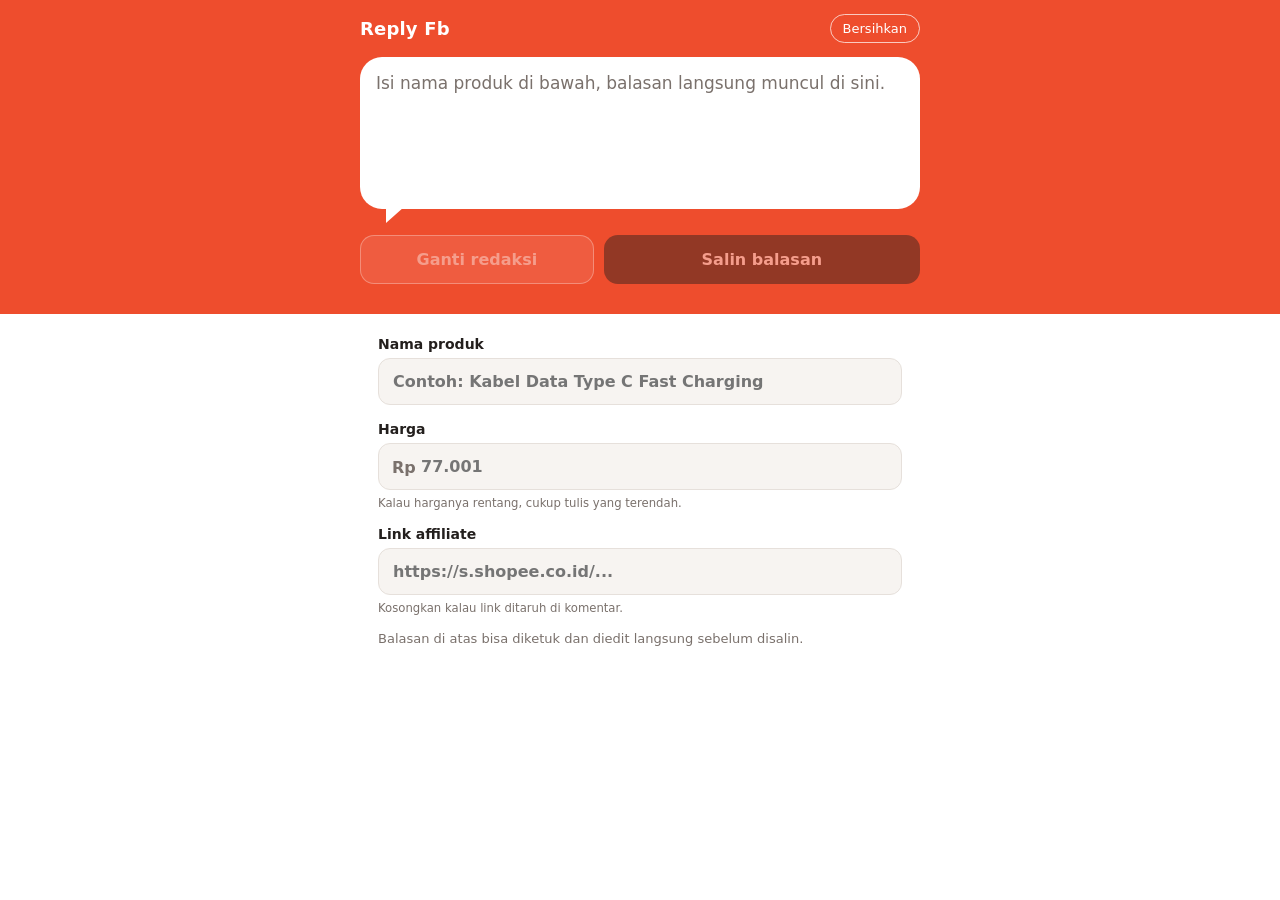
==== commit efe9db8a: "Add files via upload" ====
--- a/index.html
+++ b/index.html
@@ -1,744 +1,211 @@
 <!DOCTYPE html>
 <html lang="id">
 <head>
-<meta charset="utf-8">
+<meta charset="UTF-8">
 <meta name="viewport" content="width=device-width, initial-scale=1, viewport-fit=cover">
+<title>Reply Fb</title>
 <meta name="theme-color" content="#ee4d2d">
-<link rel="manifest" href="manifest.json">
+<link rel="manifest" href="manifest.webmanifest">
 <link rel="icon" href="icon-192.png">
 <link rel="apple-touch-icon" href="icon-192.png">
-<title>Reply Generator</title>
+<meta name="apple-mobile-web-app-capable" content="yes">
+<meta name="mobile-web-app-capable" content="yes">
+<meta name="apple-mobile-web-app-title" content="Reply Fb">
 <style>
-:root{--bg:#f2f3f5;--card:#fff;--ink:#1c1f23;--mute:#6b7280;--line:#e3e5e8;--acc:#ee4d2d;--soft:#fff0ec;--ok:#0f766e;--field:#f7f8f9}
-@media(prefers-color-scheme:dark){:root{--bg:#111316;--card:#1a1d21;--ink:#eceef1;--mute:#9aa1ab;--line:#2b2f35;--soft:#2e1d18;--field:#14171a}}
-*{box-sizing:border-box;-webkit-tap-highlight-color:transparent}
-html,body{margin:0;background:var(--bg);color:var(--ink);font:16px/1.45 system-ui,-apple-system,"Segoe UI",Roboto,sans-serif}
-body{padding:calc(env(safe-area-inset-top,0px) + 12px) 12px calc(env(safe-area-inset-bottom,0px) + 86px);max-width:560px;margin:0 auto}
-h1{font-size:22px;margin:4px 2px 2px;letter-spacing:-.01em}
-.sub{margin:0 2px 14px;color:var(--mute);font-size:14px}
-.card{background:var(--card);border:1px solid var(--line);border-radius:14px;padding:14px;margin-bottom:12px}
-label,.lbl{display:block;font-size:14px;font-weight:600;margin:0 0 6px}
-textarea,input{width:100%;font:inherit;color:var(--ink);background:var(--field);border:1px solid var(--line);border-radius:10px;padding:11px 12px;outline:none}
-textarea{resize:vertical;min-height:96px}
-textarea:focus,input:focus{border-color:var(--acc)}
-.row{display:flex;gap:8px;margin-top:8px}
-.row>*{flex:1}
-button{font:inherit;cursor:pointer;border:1px solid var(--line);background:var(--card);color:var(--ink);border-radius:10px;padding:12px 10px;min-height:48px}
-button:active{transform:scale(.98)}
-.pri{background:var(--acc);border-color:var(--acc);color:#fff;font-weight:700}
-.seg{display:grid;grid-template-columns:repeat(4,1fr);gap:8px}
-.seg.three{grid-template-columns:repeat(3,1fr)}
-.seg.two{grid-template-columns:repeat(2,1fr)}
-.seg button{padding:12px 4px}
-.seg button.on{background:var(--soft);border-color:var(--acc);color:var(--acc);font-weight:700}
-.sap button{font-size:18px;font-weight:700;min-height:54px}
-.sap button small{display:block;font-size:11px;font-weight:400;color:var(--mute);margin-top:1px}
-.sap button.on small{color:var(--acc)}
-.opt{font-weight:400;color:var(--mute);font-size:12px}
-.hint{font-size:13px;color:var(--mute);margin:8px 2px 0}
-.hint.warn{color:#b45309}
-details{margin-top:10px}
-summary{cursor:pointer;color:var(--mute);font-size:14px;padding:6px 0}
-.grid2{display:grid;grid-template-columns:1fr 1fr;gap:8px;margin-top:8px}
-.field{margin-top:10px}
-.field:first-child{margin-top:0}
-.bar{position:fixed;left:0;right:0;bottom:calc(58px + env(safe-area-inset-bottom,0px));padding:10px 12px;background:linear-gradient(to top,var(--bg) 70%,transparent);z-index:5}
-.bar .in{max-width:560px;margin:0 auto}
-.bar button{width:100%;font-size:17px}
-nav{position:fixed;left:0;right:0;bottom:0;background:var(--card);border-top:1px solid var(--line);display:grid;grid-template-columns:repeat(3,1fr);padding-bottom:env(safe-area-inset-bottom,0px);z-index:6}
-nav button{border:0;border-radius:0;background:none;min-height:58px;color:var(--mute);font-size:14px}
-nav button.on{color:var(--acc);font-weight:700}
-.res textarea{min-height:130px;background:var(--card)}
-.meta{display:flex;justify-content:space-between;align-items:center;color:var(--mute);font-size:13px;margin-top:6px}
-.toast{position:fixed;left:50%;top:calc(env(safe-area-inset-top,0px) + 14px);transform:translate(-50%,-80px);background:#1c1f23;color:#fff;padding:10px 16px;border-radius:999px;font-size:14px;transition:transform .2s;z-index:20;max-width:90%}
-.toast.show{transform:translate(-50%,0)}
-.hide{display:none!important}
-.hi{border-top:1px solid var(--line);padding:12px 0}
-.hi:first-child{border-top:0;padding-top:0}
-.hi p{margin:4px 0 8px;font-size:14px;white-space:pre-wrap;word-break:break-word}
-.hi small{color:var(--mute)}
-.empty{color:var(--mute);text-align:center;padding:24px 8px}
-.link-ok{color:var(--ok)}
-.link-bad{color:#b91c1c}
+  :root {
+    --brand: #ee4d2d;
+    --brand-dark: #c93a1d;
+    --ink: #231f1d;
+    --muted: #7a716c;
+    --line: #e6e0db;
+    --paper: #ffffff;
+    --field: #f7f4f1;
+    --ok: #1f8a5b;
+  }
+  * { box-sizing: border-box; -webkit-tap-highlight-color: transparent; }
+  html, body { margin: 0; }
+  body {
+    font-family: system-ui, -apple-system, "Segoe UI", Roboto, sans-serif;
+    color: var(--ink);
+    background: var(--paper);
+    min-height: 100vh;
+    min-height: 100dvh;
+    display: flex;
+    flex-direction: column;
+  }
+
+  /* Bagian atas: balasan tampil sebagai gelembung chat */
+  .stage {
+    background: var(--brand);
+    padding: calc(env(safe-area-inset-top, 0px) + 14px) 18px 30px;
+  }
+  .top { display: flex; align-items: center; justify-content: space-between; color: #fff; margin-bottom: 14px; }
+  .top h1 { margin: 0; font-size: 18px; font-weight: 700; letter-spacing: .01em; }
+  .top button {
+    background: transparent; border: 1.5px solid rgba(255,255,255,.7); color: #fff;
+    font: inherit; font-size: 13px; padding: 6px 12px; border-radius: 999px;
+  }
+  .bubble { position: relative; background: #fff; border-radius: 22px; padding: 14px 16px; }
+  .bubble::after {
+    content: ""; position: absolute; left: 26px; bottom: -14px;
+    border: 9px solid transparent; border-top: 16px solid #fff; border-bottom: 0; border-left-width: 0;
+    border-right-width: 18px;
+  }
+  .bubble textarea {
+    width: 100%; border: 0; outline: 0; resize: none; background: transparent;
+    font: inherit; font-size: 17px; line-height: 1.5; color: var(--ink);
+    min-height: 120px; padding: 0; overflow: hidden; white-space: pre-wrap; word-break: break-word;
+  }
+  .bubble textarea::placeholder { color: var(--muted); }
+  .actions { display: flex; gap: 10px; margin-top: 26px; }
+  .actions button {
+    flex: 1; font: inherit; font-size: 16px; font-weight: 700; padding: 14px 10px;
+    border-radius: 14px; border: 0;
+  }
+  #btn-copy { background: var(--ink); color: #fff; flex: 1.4; }
+  #btn-copy.done { background: var(--ok); }
+  #btn-roll { background: rgba(255,255,255,.2); color: #fff; border: 1.5px solid rgba(255,255,255,.75); }
+  .actions button:disabled { opacity: .45; }
+  .actions button:active:not(:disabled) { transform: scale(.98); }
+
+  /* Isian */
+  form { padding: 22px 18px calc(env(safe-area-inset-bottom, 0px) + 28px); display: grid; gap: 16px; max-width: 560px; width: 100%; margin: 0 auto; }
+  label { display: grid; gap: 6px; font-size: 14px; font-weight: 600; }
+  label small { font-weight: 400; color: var(--muted); }
+  input {
+    width: 100%; font: inherit; font-size: 16px; color: var(--ink);
+    background: var(--field); border: 1.5px solid var(--line); border-radius: 12px; padding: 13px 14px;
+  }
+  .price { position: relative; }
+  .price span { position: absolute; left: 14px; top: 50%; transform: translateY(-50%); color: var(--muted); font-size: 16px; }
+  .price input { padding-left: 42px; }
+  input:focus-visible, button:focus-visible { outline: 3px solid #1a73e8; outline-offset: 2px; }
+  input:focus { border-color: var(--brand); background: #fff; }
+  .hint { font-size: 13px; color: var(--muted); margin: 0; }
+
+  @media (min-width: 640px) {
+    .stage { padding-left: calc(50% - 280px); padding-right: calc(50% - 280px); }
+  }
 </style>
 </head>
 <body>
-
-<h1>Reply Generator</h1>
-<p class="sub">Tempel link produk, jadi caption balasan yang siap salin.</p>
-
-<!-- ============ TAB BUAT ============ -->
-<section id="tab-buat">
-  <div class="card">
-    <label for="raw">Link Produk</label>
-    <textarea id="raw" placeholder="Tempel link produk Shopee di sini. Boleh juga tempel teks share dari Shopee yang ada link-nya."></textarea>
-    <div class="row">
-      <button id="btnPaste">Tempel</button>
-      <button id="btnClear">Hapus</button>
+  <section class="stage">
+    <div class="top">
+      <h1>Reply Fb</h1>
+      <button type="button" id="btn-clear">Bersihkan</button>
     </div>
-    <div class="row"><button class="pri" id="btnGen">Generate Reply</button></div>
-    <div id="linkState" class="hint" style="margin-top:10px">Link belum ada</div>
-  </div>
-
-  <div id="results"></div>
-  <div id="moreRow" class="row hide">
-    <button id="btnAgain">Acak ulang</button>
-    <button id="btnThree">Buat 3 versi</button>
-  </div>
-</section>
-
-<!-- ============ TAB RIWAYAT ============ -->
-<section id="tab-riwayat" class="hide">
-  <div class="card" id="histBox"></div>
-</section>
-
-<!-- ============ TAB PENGATURAN ============ -->
-<section id="tab-atur" class="hide">
-  <div class="card">
-    <span class="lbl">Emoji</span>
-    <div class="seg three" id="segEmoji">
-      <button data-v="0">Tanpa</button>
-      <button data-v="1">Sedikit</button>
-      <button data-v="2">Sedang</button>
+    <div class="bubble">
+      <textarea id="out" aria-label="Balasan" placeholder="Isi nama produk di bawah, balasan langsung muncul di sini."></textarea>
     </div>
-    <div class="hint">Sedikit maksimal 2 emoji, sedang maksimal 3 per balasan.</div>
-  </div>
-  <div class="card">
-    <span class="lbl">Kata ganti diri</span>
-    <div class="seg two" id="segPron">
-      <button data-v="aku">Aku</button>
-      <button data-v="saya">Saya</button>
+    <div class="actions">
+      <button type="button" id="btn-roll" disabled>Ganti redaksi</button>
+      <button type="button" id="btn-copy" disabled>Salin balasan</button>
     </div>
-  </div>
-  <div class="card">
-    <div class="row" style="margin-top:0">
-      <button id="btnResetMem">Reset memori variasi</button>
-    </div>
-    <div class="row">
-      <button id="btnClearHist">Hapus riwayat</button>
-    </div>
-    <div class="hint">Memori variasi dipakai supaya kalimat tidak keulang. Reset kalau mau mulai dari nol.</div>
-  </div>
-  <div class="card">
-    <div class="hint" style="margin:0">Versi 0.4 · Semua diproses di HP, tanpa internet dan tanpa API.</div>
-  </div>
-</section>
-
-<nav>
-  <button data-tab="buat" class="on">Buat</button>
-  <button data-tab="riwayat">Riwayat</button>
-  <button data-tab="atur">Pengaturan</button>
-</nav>
-<div class="toast" id="toast"></div>
-
-<!-- ================================================================== -->
-<!-- CORE: parser, deteksi sapaan, mesin kalimat (tanpa DOM)            -->
-<!-- ================================================================== -->
+  </section>
+
+  <form id="form" autocomplete="off" onsubmit="return false">
+    <label>Nama produk
+      <input id="name" type="text" enterkeyhint="next" placeholder="Contoh: Kabel Data Type C Fast Charging">
+    </label>
+    <label>Harga
+      <div class="price"><span>Rp</span><input id="price" type="text" inputmode="numeric" enterkeyhint="next" placeholder="77.001"></div>
+      <small>Kalau harganya rentang, cukup tulis yang terendah.</small>
+    </label>
+    <label>Link affiliate
+      <input id="link" type="url" enterkeyhint="done" placeholder="https://s.shopee.co.id/...">
+      <small>Kosongkan kalau link ditaruh di komentar.</small>
+    </label>
+    <p class="hint">Balasan di atas bisa diketuk dan diedit langsung sebelum disalin.</p>
+  </form>
+
 <script>
-const Core=(function(){
-'use strict';
-
-/* ---------- penyimpanan ---------- */
-const store={
-  get(k,d){try{const v=localStorage.getItem('bc_'+k);return v?JSON.parse(v):d}catch(e){return d}},
-  set(k,v){try{localStorage.setItem('bc_'+k,JSON.stringify(v))}catch(e){}}
-};
-
-const SAP={Om:['Om'],Bun:['Bun','Bunda'],Bang:['Bang','Abang'],Kak:['Kak','Kakak']};
-
-/* ---------- kata kunci kategori ---------- */
-const KW={
-Om:['motor','mobil','helm','oli','ban','aki','sparepart','knalpot','jok','sepeda','gowes','kunci pas','bor','obeng','tools','pancing','pria','cowok','laki','jaket riding','spion','kampas','busi','rantai','velg','dongkrak','gerinda','tang','palu','kunci inggris','cover motor','cover mobil','wiper','karpet mobil','dashcam','sarung tangan motor','jam tangan pria','dompet pria','kemeja pria','parfum pria','mtb','roadbike','gergaji','drone','tas pria','sepatu pria','celana pria','lampu motor'],
-Bun:['gamis','hijab','jilbab','daster','dress','blouse','rok','skincare','serum','make up','lipstik','bedak','kosmetik','pembalut','bayi','baby','popok','diaper','botol susu','stroller','mpasi','panci','wajan','teflon','rice cooker','magic com','blender','piring','gelas','sendok','rak','sprei','tirai','gorden','sapu','pel','organizer','wanita','cewek','ibu','minyak goreng','minyak','beras','gula','tepung','telur','sembako','deterjen','pewangi','pelembut','sabun','shampo','tisu','kompor','toples','lunch box','tempat makan','mukena','tas wanita','sepatu wanita','kain','handuk','bantal','kasur','keset','gantungan','air fryer','dispenser','setrika','mainan anak','susu','kecap','sambal','mie instan','kopi','tunik','celana wanita','makeup','tumbler'],
-Bang:['laptop','notebook','komputer','pc','monitor','keyboard','mouse','ssd','ram','processor','prosesor','vga','motherboard','mobo','webcam','headset','flashdisk','hdd','printer','router','casing','psu','macbook','thinkpad','mousepad','hub usb','kabel hdmi','cooling pad','stand laptop'],
-Kak:['buku','novel','komik','ensiklopedia','kamus','majalah','biografi','mewarnai','dongeng','cerita anak','buku cerita','kitab','modul','soal','cerpen','edukasi']
-};
-
-/* Kata kunci KUAT niche Om (motor, otomotif, sepeda, racing, dll).
-   Jika ada di NAMA produk, hasilnya langsung Om dan tidak bisa dikalahkan
-   kata kunci kategori lain (mis. "sabun cuci motor", "kain lap mobil"). */
-const OM_STRONG=['motor','motoran','motorcycle','sepeda motor','mobil','otomotif','automotive','racing','balap','touring','riding','sepeda','gowes','bike','bicycle','mtb','roadbike','fixie','seli','helm','knalpot','spion','kampas','kopling','karburator','karbu','cdi','ecu','busi','aki','oli','ban luar','ban dalam','velg','jari jari','shock','shockbreaker','shockbreaker','sokbreker','sok','footstep','spakbor','bodykit','cvt','rantai motor','gear set','master rem','rem cakram','rem tromol','piston','bearing','klakson','stang','handgrip','handle grip','jok motor','cover motor','cover mobil','lampu motor','lampu mobil','headlamp','bohlam','wiper','dashcam','dongkrak','sparepart','spare part','suku cadang','honda','yamaha','suzuki','kawasaki','vespa','vario','beat','scoopy','nmax','pcx','aerox','mio','supra','revo','vixion','cb150r','ninja','satria','mobilio','avanza','xenia','innova','brio','jazz','rush','terios','agya','ayla','sigra','calya','pajero','fortuner','triton','hilux','civic','crv','hrv','tmax','xmax','adv','klx','crf','wr155','pertamax','pertalite','jaket riding','sarung tangan motor','sepatu riding','jas hujan motor','gembok motor','kunci motor','tank pad','sticker motor','stiker motor','knalpot racing','busi racing','velg racing']
-/* kata ambigu: tidak dihitung sebagai Om-kuat bila berdiri sendiri */
-.filter(w=>!['sok','jazz','rush','beat','mio','adv','ninja','seli','bike'].includes(w));
-const OM_WEAK=['sok','jazz','rush','beat','mio','adv','ninja','seli','bike'];
-
-function _norm(t){return ' '+String(t||'').toLowerCase().replace(/[^a-z0-9]+/g,' ')+' '}
-function _score(low){
-  let best=null,top=0,tie=false,kwHit='';
-  const toy=/ mobil mobilan | mainan /.test(low)&&!/ motor | helm | oli | aki /.test(low);
-  for(const sap of Object.keys(KW)){
-    if(toy&&sap==='Om')continue;
-    let sc=0,hit='';
-    for(const kw of KW[sap]){
-      if(low.includes(' '+kw+' ')){const w=kw.split(' ').length;sc+=w;if(!hit||kw.length>hit.length)hit=kw}
+(() => {
+  const $ = (id) => document.getElementById(id);
+  const out = $('out'), nameEl = $('name'), priceEl = $('price'), linkEl = $('link');
+  const btnCopy = $('btn-copy'), btnRoll = $('btn-roll');
+
+  // Bank redaksi: tanpa sapaan
+  const BANK = {
+    openers: ['READY', 'READY STOCK', 'Ready', 'Ready ya', 'Stok ready', 'Stok aman', 'Masih ready', 'Masih tersedia', 'Tersedia', 'Available', 'Barang ready', 'Ready stock'],
+    prices: ['Rp{p}', 'Harga Rp{p}', 'Cuma Rp{p}', 'Mulai Rp{p}', 'Rp{p} aja', 'Hanya Rp{p}', 'Harga mulai Rp{p}'],
+    cta: ['Cek di sini 👇', 'Silakan cek 👇', 'Order di sini 👇', 'Langsung order 👇', 'Link 👇', 'Cek link 👇', 'Bisa langsung order 👇', 'Checkout di sini 👇', 'Detail di sini 👇', 'Pesan di sini 👇'],
+    ctaNo: ['Link ada di komentar ya', 'Link di komentar ya', 'Cek link di komentar', 'Link order di komentar']
+  };
+
+  // Pilihan redaksi dikunci sampai "Ganti redaksi" ditekan, supaya teks tidak berubah-ubah saat mengetik
+  const sel = {}, last = {};
+  const rnd = (n) => Math.floor(Math.random() * n);
+  function roll() {
+    for (const k of Object.keys(BANK)) {
+      let i;
+      do { i = rnd(BANK[k].length); } while (i === last[k] && BANK[k].length > 1);
+      sel[k] = last[k] = i;
     }
-    if(sc>top){top=sc;best=sap;tie=false;kwHit=hit}
-    else if(sc===top&&sc>0){tie=true}
-  }
-  return {best,top,tie,kwHit};
-}
-function _omStrong(low){
-  // mainan "mobil-mobilan" bukan otomotif
-  if(/ mobil mobilan | mainan /.test(low)&&!/ motor | helm | oli | aki /.test(low))return '';
-  for(const kw of OM_STRONG){if(low.includes(' '+kw+' '))return kw}
-  return '';
-}
-/* Deteksi dilakukan bertahap:
-   1) NAMA produk dulu (paling bisa dipercaya). Ada kata kunci Om-kuat -> Om.
-   2) Skor kategori pada nama saja.
-   3) Baru teks lengkap (ulasan/link) sebagai cadangan, dengan Om-kuat tetap diutamakan.
-   Teks ulasan tidak boleh mengalahkan nama produk. */
-function detect(text,name){
-  const nameLow=_norm(name!==undefined?name:'');
-  const allLow=_norm(text);
-  // tahap 1: Om-kuat di nama
-  let h=_omStrong(nameLow);
-  if(h)return {sap:'Om',kw:h,sure:true};
-  // tahap 2: skor pada nama
-  if(nameLow.trim()){
-    const r=_score(nameLow);
-    if(r.best&&r.top>0)return {sap:r.best,kw:r.kwHit,sure:!r.tie};
-  }
-  // tahap 3: teks lengkap
-  h=_omStrong(allLow);
-  if(h)return {sap:'Om',kw:h,sure:true};
-  const r=_score(allLow);
-  if(r.best)return {sap:r.best,kw:r.kwHit,sure:!r.tie&&r.top>0};
-  return {sap:'Bun',kw:'',sure:false};
-}
-
-/* ---------- parser ---------- */
-const ACR=['ssd','usb','led','pc','ram','hdd','vga','cpu','gpu','tv','ac','rgb','lcd','hd','fhd','uv','hp','wifi','dvd','led','mtb'];
-function titleCase(s){
-  return s.toLowerCase().replace(/(^|[\s\-\/(])([a-z])/g,(m,a,b)=>a+b.toUpperCase())
-    .replace(/\b[A-Za-z]+\b/g,w=>ACR.includes(w.toLowerCase())?w.toUpperCase():w);
-}
-function toNum(s){
-  s=String(s).replace(/[.,]+$/,'').replace(/[.,]\d{2}$/,m=>/^,\d{2}$/.test(m)?'':m);
-  return parseInt(s.replace(/\D/g,''),10)||0;
-}
-function cleanName(n){
-  n=n.replace(/[\u{1F000}-\u{1FFFF}\u2600-\u27BF\uFE0F]/gu,' ')
-     .replace(/\[[^\]]*\]|【[^】]*】/g,' ')
-     .replace(/\b(ready stock|promo|termurah|best seller|bestseller|gratis ongkir|free ongkir|flash sale|cod)\b/gi,' ')
-     .replace(/[!]{1,}|[*#~|]+/g,' ')
-     .replace(/\s+/g,' ').replace(/^[\s\-,:.]+|[\s\-,:.]+$/g,'');
-  if(n.length>60){n=n.slice(0,60);const i=n.lastIndexOf(' ');if(i>25)n=n.slice(0,i)}
-  if(n&&!/[a-z]/.test(n)) n=titleCase(n);
-  return n.trim();
-}
-function parseInfo(raw){
-  const o={name:'',price:0,coret:0,rating:'',sold:'',link:'',range:false,spec:'',review:''};
-  let t=String(raw||'').replace(/\r/g,'');
-  const links=t.match(/https?:\/\/[^\s]+/gi)||[];
-  const l=links.find(x=>/shopee|shope\.ee/i.test(x))||links[0]||'';
-  o.link=l.replace(/[)\].,!?]+$/,'');
-  t=t.replace(/https?:\/\/[^\s]+/gi,' ');
-
-  // harga
-  const nums=[];let m;const re=/Rp\.?\s?(\d[\d.,]*)/gi;
-  while((m=re.exec(t))){const n=toNum(m[1]);if(n>0)nums.push(n)}
-  if(!nums.length){const k=t.match(/(\d+(?:[.,]\d+)?)\s*(?:rb|ribu)\b/i);if(k)nums.push(Math.round(parseFloat(k[1].replace(',','.'))*1000))}
-  if(nums.length){
-    const mn=Math.min(...nums),mx=Math.max(...nums);
-    if(/Rp\.?\s?[\d.,]+\s*[-\u2013\u2014]\s*Rp\.?\s?[\d.,]+/i.test(t)&&mn!==mx){o.price=mn;o.range=true}
-    else{o.price=mn;if(mx>=mn*1.05)o.coret=mx}
-  }
-
-  // rating
-  let r=t.match(/(?:rating|bintang|\u2605|\u2B50)\s*:?\s*([0-5][.,]\d)/i)||t.match(/([0-5][.,]\d)\s*(?:\/\s*5|\u2605|\u2B50|bintang)/i);
-  if(r)o.rating=r[1].replace('.',',');
-
-  // terjual (dahulukan pola "terjual X" agar rating seperti "4,9" tidak kebaca sebagai terjual)
-  const s=t.match(/terjual\s*:?\s*(\d+(?:[.,]\d+)?)\s*(rb|ribu|k|jt|juta)?\s*(\+)?/i)||t.match(/(\d+(?:[.,]\d+)?)\s*(rb|ribu|k|jt|juta)\s*(\+)?\s*terjual/i)||t.match(/(\d+(?:[.,]\d+)?)\s*(\+)\s*terjual/i);
-  if(s){
-    let u=(s[2]||'').toLowerCase();u=(u==='ribu'||u==='k')?'rb':(u==='juta'?'jt':u);
-    o.sold=s[1].replace('.',',')+u+(s[3]||'');
-  }
-
-  // nama
-  let nm='';
-  const a=t.match(/Cek\s+(.+?)\s+(?:dengan\s+harga|seharga|harga)\b/i);
-  if(a)nm=a[1];
-  else{
-    const lines=t.split('\n').map(x=>x.trim()).filter(Boolean);
-    for(const ln of lines){
-      if(!/[A-Za-z]{3}/.test(ln))continue;
-      if(/^(dapatkan|rp|harga|rating|terjual|link|beli)\b/i.test(ln))continue;
-      nm=ln.replace(/^cek\s+/i,'').split(/\s+(?:dengan harga|seharga|harga|Rp)/i)[0];
-      break;
+  }
+
+  // Maksimal 6 kata, teks dalam [ ] dan ( ) dibuang
+  function shortName(title) {
+    const t = title.replace(/\[[^\]]*\]|\([^)]*\)/g, ' ').replace(/[^\w\s\-./]/g, ' ').replace(/\s+/g, ' ').trim();
+    return t.split(' ').slice(0, 6).join(' ');
+  }
+
+  // "77001" atau "Rp77.001 - Rp97.501" -> "77.001"
+  function formatPrice(raw) {
+    const first = String(raw).split(/[-–—]/)[0];
+    const digits = first.replace(/\D/g, '');
+    return digits ? new Intl.NumberFormat('id-ID').format(parseInt(digits, 10)) : '';
+  }
+
+  function grow() { out.style.height = 'auto'; out.style.height = Math.max(120, out.scrollHeight) + 'px'; }
+
+  function render() {
+    const name = shortName(nameEl.value);
+    const price = formatPrice(priceEl.value);
+    const link = linkEl.value.trim();
+    if (!name) {
+      out.value = '';
+    } else {
+      const lines = [BANK.openers[sel.openers] + ', ' + name + ' ✅'];
+      if (price) lines.push(BANK.prices[sel.prices].replace('{p}', price));
+      lines.push(link ? BANK.cta[sel.cta] : BANK.ctaNo[sel.ctaNo]);
+      if (link) lines.push(link);
+      out.value = lines.join('\n');
     }
-  }
-  // spesifikasi: baris "Label: nilai"
-  const sp=[];
-  t.split('\n').forEach(ln=>{
-    const k=ln.trim().replace(/^[-•*▪]\s*/,'').match(/^([A-Za-z][A-Za-z ]{1,22}):\s*(.{1,60})$/);
-    if(k&&!/^(harga|rating|terjual|link|nama|produk|ulasan|review|komentar|cek|dapatkan|stok|lokasi|dikirim)/i.test(k[1].trim()))sp.push(k[1].trim()+' '+k[2].trim().replace(/[.;,]+$/,''));
+    btnCopy.disabled = btnRoll.disabled = !name;
+    grow();
+  }
+
+  nameEl.addEventListener('input', render);
+  linkEl.addEventListener('input', render);
+  priceEl.addEventListener('input', () => {
+    const p = formatPrice(priceEl.value);
+    priceEl.value = p;
+    render();
   });
-  o.spec=sp.slice(0,3).join(', ');
-  // review: kutipan, atau baris "Ulasan: ..."
-  const rv=t.match(/[\u201C"]([^\u201D"\n]{8,160})[\u201D"]/);
-  let rt=rv?rv[1]:'';
-  if(!rt){const x=t.match(/(?:ulasan|review|komentar)[^:\n]{0,20}:\s*(.{8,160})/i);if(x)rt=x[1]}
-  rt=rt.replace(/^[\s"\u201C\u201D'-]+|[\s"\u201C\u201D'.!-]+$/g,'').trim();
-  if(rt.length>100){rt=rt.slice(0,100);const i=rt.lastIndexOf(' ');if(i>40)rt=rt.slice(0,i)}
-  o.review=rt;
-  o.name=cleanName(nm);
-  return o;
-}
-
-/* ---------- format ---------- */
-function dot(n){return String(n).replace(/\B(?=(\d{3})+(?!\d))/g,'.')}
-function fmtPrice(n,style,range){
-  let out;
-  if(style===2&&n>=1000&&n<1000000) out='sekitar '+Math.floor(n/1000)+' ribuan';
-  else if(style===1&&n>=1000){
-    if(n>=1000000){const v=Math.round(n/10000)/100;out=String(v).replace('.',',')+' juta'}
-    else{const v=n/1000;out=(Number.isInteger(v)?v:(Math.round(v*10)/10)).toString().replace('.',',')+'rb'}
-  } else out='Rp'+dot(n);
-  return (range?'mulai ':'')+out;
-}
-
-/* ---------- bank kalimat ---------- */
-const OPEN_SOFT=[
- 'Kalau lagi butuh {p}, ini bisa jadi pilihan{e}',
- 'Coba deh lirik yang satu ini{e}',
- 'Izin nimbrung ya{e}',
- 'Halo, saya ada referensi nih{e}',
- 'Hai, semoga ini yang lagi dicari ya{e}',
- 'Ini boleh dilirik buat jadi opsi{e}',
- 'Nyambung ya, saya ada rekomendasi{e}',
- 'Kalau lagi nyari {p}, mungkin ini cocok{e}',
- 'Kebetulan nemu nih, siapa tau pas{e}',
- 'Sekadar share aja, siapa tau cocok{e}',
- 'Nggak maksa ya, cuma info aja{e}'
-];
-const OPEN_HARD=[
- 'Langsung aja ya:',
- 'Ada info menarik nih{e}',
- 'Ini lagi menarik nih{e}',
- 'Jangan sampai kelewat yang ini ya{e}',
- 'Ada yang pas nih{e}',
- 'Buat yang lagi cari {p}, ini dia{e}'
-];
-const OPEN_NEED=[
- 'Lagi cari {need} ya? Pas nih{e}',
- 'Soal {need}, ini bisa dilirik{e}',
- 'Kalau lagi nyari {need}, coba cek ini{e}',
- 'Buat {need}, saya ada referensi{e}',
- 'Lagi cari {need} ya? Kebetulan ada nih{e}'
-];
-const STORY={
- Bun:['Pernah kan lagi masak eh stok di rumah malah habis','Belanja kebutuhan rumah tuh sering bikin pusing mikirin harga, ya','Saya sendiri biasanya cari yang praktis tapi harganya tetap masuk akal','Ngurus rumah itu banyak banget pengeluarannya, jadi harus pinter-pinter milih','Dulu saya juga sering bingung milih yang pas, makanya biasa cek rating dulu','Sering kan ribet ngurusin yang beginian di rumah?'],
- Om:['Pernah juga bolak-balik nyari yang pas, ujung-ujungnya buang waktu doang','Biasanya saya cek rating sama jumlah terjual dulu sebelum beli','Daripada salah beli terus nyesel, mending liat yang udah banyak dipakai orang','Cari yang pas di kantong tapi tetap awet itu emang PR ya','Saya juga sering bingung milih, makanya biasa baca ulasan dulu','Sering kan nemu barang murah tapi cepat rusak?','Nggak jarang kita ketipu barang yang speknya nggak sesuai','Buat yang hobi ngoprek, ini patut dicek'],
- Bang:['Nyari yang pas sama kebutuhan dan kantong itu emang PR ya','Sebelum beli, biasanya saya bandingin dulu harga di beberapa toko','Salah beli perangkat itu nyesek banget, makanya saya selalu cek rating dulu','Saya juga dulu sering bingung milih, ujungnya baca ulasan dulu','Sering kan nemu barang yang speknya nggak sesuai harga?','Budget mepet tapi pengen performa maksimal, pernah kan?','Buat yang lagi butuh upgrade setup, ini patut dipertimbangkan'],
- Kak:['Kadang nyari bacaan yang pas butuh waktu juga ya','Biasanya saya lihat rating sama ulasannya dulu sebelum beli','Saya juga sering bingung milih mana yang layak dibaca','Cari bacaan bagus itu seru tapi kadang bikin bingung ya','Sering kan bingung cari bacaan yang seru tapi nggak membosankan?','Buat yang lagi belajar atau ngajar, siapa tau ini membantu']
-};
-const STORY_G=['Namanya belanja online, kadang bingung milih yang mana','Saya biasanya bandingin dulu sebelum mutusin beli','Dulu saya juga sering ragu, makanya sekarang selalu cek detailnya dulu','Wah kebetulan, aku juga dulu sempat nyari yang begini','Sama, aku juga awalnya bingung cari yang pas','Aku juga dulu sempat galau nyari yang kayak gini'];
-const TRANS=['Makanya pas nemu ini, langsung kepikiran buat dibagi','Nah, kebetulan ada yang kayaknya cocok','Dan ketemulah yang ini'];
-
-const RECO_FULL=['{p} ini harganya {h}','Ada {p} di harga {h}','Saya nemu {p}, harganya {h}','{p}, harganya {h}{e}','Namanya {p}, sekarang di {h}','Dengan harga {h}, {p} ini patut dilirik'];
-const RECO_PRICE=['Harganya {h}','Sekarang di harga {h}','Dapatnya di {h}','Harga {h} aja','Harganya di {h}{e}','Cuma {h} lho','{h} aja'];
-const RECO_NOPRICE_FULL=['Ada {p} nih, boleh dicek{e}','Saya nemu {p}','Coba lihat {p} ini'];
-const RECO_NOPRICE=['Boleh dicek dulu detailnya','Detailnya bisa dilihat dulu ya'];
-const DISC_FULL=['{p} lagi turun dari {hc} jadi {h}','Ada potongan nih, {p} dari {hc} jadi {h}','{p}, harga normalnya {hc}, sekarang {h}'];
-const DISC_ONLY=['Lagi turun dari {hc} jadi {h}','Harga normalnya {hc}, sekarang {h}','Ada potongan, dari {hc} jadi {h}{e}'];
-
-const PROOF_RT=['Rating {r}, udah terjual {t}','Udah {t} yang beli, rating {r}','Ratingnya {r} dan terjualnya {t}'];
-const PROOF_R=['Ratingnya {r}','Rating {r} lho'];
-const PROOF_T=['Udah terjual {t}','Yang beli udah {t}'];
-
-const SPEC=['Speknya: {spec}','Sekilas detailnya: {spec}','Info singkatnya: {spec}','Yang perlu diintip: {spec}'];
-const REVIEW=['Kata pembeli: \u201C{review}\u201D','Ada yang nulis \u201C{review}\u201D','Salah satu ulasannya: \u201C{review}\u201D','Pembeli lain bilang \u201C{review}\u201D'];
-
-const URG_N=['Harga bisa berubah sewaktu-waktu, jadi cek dulu ya','Mending dicek dari sekarang biar nggak ketinggalan','Harga di marketplace suka berubah, jadi lihat dulu aja'];
-const URG_D=['Mumpung lagi ada potongan{e}','Takutnya keburu naik lagi, mending dicek dulu','Harga segini sayang kalau dilewatin'];
-const URG_S=['Yang beli udah banyak, wajar sih','Peminatnya banyak, jadi mending cek dari sekarang'];
-
-const CLOSE=['Semoga cocok ya{e}','Kalau ada yang mau ditanyain, tanya aja ya','Selamat belanja{e}','Semoga membantu{e}','Moga pas di hati ya{e}'];
-const CTA_SOFT=['Boleh dicek dulu di sini ya:','Link-nya di sini:','Intip dulu aja:','Detailnya bisa dilihat di sini:','Cek di sini ya:','Aku taruh link-nya di sini:','Nih link-nya:'];
-const CTA_HARD=['Cek sekarang:','Langsung gas ke sini:','Ambil di sini sebelum harganya berubah:','Order lewat sini:','Amankan dulu di sini:','Buruan cek sebelum harganya berubah:','Gas cek di sini:'];
-
-const EM={
- Om:['👍','🔥','💪','🙏','👌','⚙️'],
- Bun:['😊','🙏','✨','🛒','💛','🥰','🌸'],
- Bang:['👍','⚡','🙏','👌','🔥','🎮'],
- Kak:['😊','🌟','🙏','✨','💛','💡']
-};
-const EM_CTX=[
- {k:['bayi','baby','popok','diaper','mpasi','stroller','botol susu'],e:['🍼','👶']},
- {k:['sepeda','gowes','mtb','roadbike'],e:['🚴']},
- {k:['motor','helm','knalpot','spion','busi'],e:['🏍️']},
- {k:['mobil','wiper','dashcam'],e:['🚗']},
- {k:['tools','obeng','bor','tang','palu','gergaji','kunci pas'],e:['🛠️','🔧']},
- {k:['panci','wajan','teflon','kompor','blender','rice cooker','piring','minyak goreng','beras','dapur','air fryer'],e:['🍳','🧺']},
- {k:['rak','sapu','pel','sprei','gorden','tirai','keset','organizer'],e:['🏡','🧺']},
- {k:['gamis','hijab','dress','blouse','tunik','mukena','daster'],e:['🌸','✨']},
- {k:['skincare','serum','makeup','lipstik','bedak'],e:['💄','✨']},
- {k:['laptop','keyboard','mouse','monitor','ssd','ram','pc'],e:['💻','⌨️','🖥️']},
- {k:['buku','novel','komik','kamus'],e:['📚','📖']}
-];
-function ctxEmoji(name){
-  const low=' '+String(name).toLowerCase().replace(/[^a-z0-9]+/g,' ')+' ';
-  const out=[];EM_CTX.forEach(x=>{if(x.k.some(k=>low.includes(' '+k+' ')))out.push(...x.e)});
-  return out;
-}
-
-/* ---------- memori anti-ulang (berbasis teks template) ---------- */
-let mem=store.get('mem',{});
-function pick(key,arr){
-  let recent=mem[key]||[];
-  let c=arr.filter(x=>!recent.includes(x));
-  if(!c.length){c=arr.slice();recent=[]}
-  const ch=c[Math.floor(Math.random()*c.length)];
-  recent.push(ch);
-  const lim=Math.max(1,Math.min(arr.length-1,10));
-  while(recent.length>lim)recent.shift();
-  mem[key]=recent;
-  return ch;
-}
-function resetMem(){mem={};store.set('mem',mem)}
-const rnd=()=>Math.random();
-
-function endsEmoji(s){return /[\u{1F000}-\u{1FFFF}\u2300-\u27BF]\uFE0F?$/u.test(s)}
-
-/* kalimat pembuka (hook): akhiran titik (2-3) ATAU emoticon, hanya 👇 👌 😊 */
-const HOOKS=[
- {t:'Ready nih',e:'👇'},
- {t:'Masih ada, cek dulu',e:'👇'},
- {t:'Lagi ready, buruan cek',e:'👇'},
- {t:'Stok lagi ada nih',e:'😊'},
- {t:'Yang dicari ready di sini',e:'👇'},
- {t:'Nyari laptop gaming murah? Ini dia',e:'👇',lap:1,alt:'Nyari yang bagus tapi murah? Ini dia'},
- {t:'Ternyata ada yang segini harganya',e:'😊'},
- {t:'Ini sih layak banget dilirik',e:'👌'},
- {t:'Nemu yang pas nih',e:'👌'},
- {t:'Mumpung lagi ada',e:'👇'},
- {t:'Jangan sampai kehabisan',e:'👇'},
- {t:'Lagi banyak dicari nih',e:'😊'},
- {t:'Kak, ini yang dicari bukan',e:'😊',q:1},
- {t:'Buat yang lagi nyari laptop, cek ini',e:'👇',lap:1,alt:'Buat yang lagi nyari yang begini, cek ini'},
- {t:'Pas banget buat kamu yang butuh upgrade',e:'👌'}
-];
-function hookOpen(name,useEmo){
-  const isLap=/laptop|notebook/i.test(name||'');
-  const list=HOOKS.map(h=>h.lap&&!isLap?Object.assign({},h,{t:h.alt}):h);
-  const keyArr=list.map(h=>h.t);
-  const t=pick('hook',keyArr);
-  const h=list.find(x=>x.t===t);
-  if(useEmo&&Math.random()<.5)return h.t+(h.q?'?':'')+' '+h.e;
-  return h.t+(Math.random()<.5?'..':'...');
-}
-
-/* ---------- perakit balasan ---------- */
-function compose(d,opt){
-  const sl=SAP[d.sap]||SAP.Kak;
-  const s='';
-  const hasD=d.coret>0&&d.price>0&&d.coret>d.price;
-  const hasR=!!d.rating,hasT=!!d.sold,hasP=d.price>0;
-  const stl=opt.style,long=opt.len==='sedang';
-  const pron=opt.pron==='saya'?'saya':'aku';
-
-  // gaya harga: 0 penuh, 1 singkat, 2 perkiraan (tidak dipakai bila ada diskon/rentang)
-  const ps=(hasD||d.range)?Math.floor(rnd()*2):Math.floor(rnd()*3);
-  const V={s:s,p:d.name,h:hasP?fmtPrice(d.price,ps,d.range):'',hc:hasD?fmtPrice(d.coret,ps===2?0:ps,false):'',r:d.rating,t:d.sold,need:d.need||'',spec:d.spec||'',review:d.review||''};
-
-  const P={open:'',story:[],reco:'',proof:'',extra:[],urg:'',close:''};
-
-  // pembuka
-  const needOpen=!!d.need&&rnd()<.75;
-  if(needOpen)P.open=pick('openN',OPEN_NEED);
-  else P.open=hookOpen(d.name,opt.emoji>0);
-  const openP=P.open.includes('{p}');
-
-  // cerita
-  let ns=0;
-  if(stl==='soft')ns=long?1:(rnd()<.35?1:0);
-  else if(stl==='campur')ns=long?1:(rnd()<.5?1:0);
-  else if(stl==='story')ns=long?2:1;
-  const sb=(STORY[d.sap]||[]).concat(STORY_G);
-  for(let i=0;i<ns;i++)P.story.push(pick('st'+d.sap,sb));
-  if(stl==='story'&&long)P.story.push(pick('trans',TRANS));
-
-  // produk + harga
-  if(hasP){
-    if(hasD)P.reco=openP?pick('discO',DISC_ONLY):pick('discF',DISC_FULL);
-    else P.reco=openP?pick('recoP',RECO_PRICE):pick('recoF',RECO_FULL);
-  }else P.reco=openP?pick('recoNP',RECO_NOPRICE):pick('recoNF',RECO_NOPRICE_FULL);
-
-  // bukti
-  if(hasR||hasT){
-    if(!(stl==='soft'&&!long&&rnd()<.3)){
-      const b=hasR&&hasT?PROOF_RT:(hasR?PROOF_R:PROOF_T);
-      P.proof=pick('proof'+(hasR?'R':'')+(hasT?'T':''),b);
+  out.addEventListener('input', grow);
+
+  btnRoll.addEventListener('click', () => { roll(); render(); });
+
+  btnCopy.addEventListener('click', async () => {
+    const text = out.value;
+    try {
+      await navigator.clipboard.writeText(text);
+    } catch (e) {
+      out.focus(); out.select(); document.execCommand('copy'); out.setSelectionRange(0, 0);
     }
-  }
-
-  // spesifikasi & review (hanya bila diisi)
-  const av=[];if(d.spec)av.push('spec');if(d.review)av.push('review');
-  let use=av;
-  if(!long&&av.length>1)use=[av[Math.floor(rnd()*av.length)]];
-  use.forEach(k=>{if(rnd()<(long?.9:.85))P.extra.push(k==='spec'?pick('spec',SPEC):pick('rev',REVIEW))});
-
-  // dorongan
-  let pu=0;
-  if(stl==='hard')pu=1;else if(stl==='campur')pu=long?.7:.5;else if(stl==='story')pu=.3;
-  if(rnd()<pu){
-    let pool=URG_N.slice();if(hasD)pool=pool.concat(URG_D);if(hasT)pool=pool.concat(URG_S);
-    P.urg=pick('urg',pool);
-  }
-
-  // penutup
-  let pc=0;
-  if(stl==='soft')pc=long?.8:.4;else if(stl==='campur')pc=long?.5:.15;else if(stl==='story')pc=.5;
-  if(rnd()<pc)P.close=pick('close',CLOSE);
-
-  // jaga tetap ringkas pada mode pendek
-  if(!long&&P.extra.length){P.urg='';P.story=[];P.close=''}
-
-  // variasi urutan blok
-  let v=0;
-  if(!(stl==='hard'||(stl==='story'&&long))){const r=rnd();v=r<.5?0:(r<.75?1:(openP?2:0))}
-  const O=['o',P.open],R=['r',P.reco],Pf=['x',P.proof],U=['x',P.urg],C=['x',P.close];
-  const ST=P.story.map(x=>['x',x]),EX=P.extra.map(x=>['x',x]);
-  let T;
-  if(v===0)T=[O,...ST,R,Pf,...EX,U,C];
-  else if(v===1)T=[O,R,Pf,...ST,...EX,U,C];
-  else T=[O,...ST,Pf,R,...EX,U,C];
-  T=T.filter(x=>x[1]);
-
-  const cta=stl==='hard'?pick('ctaH',CTA_HARD):pick('ctaS',CTA_SOFT);
-
-  // emoji (ikut konteks produk)
-  let budget=opt.emoji===0?0:(opt.emoji===1?2:3);
-  const pool=(EM[d.sap]||EM.Kak).slice().sort(()=>rnd()-.5);
-  const ce=ctxEmoji(d.name);
-  if(ce.length&&rnd()<.7)pool.unshift(ce[Math.floor(rnd()*ce.length)]);
-
-  function fill(tpl){
-    tpl=tpl.replace(/\b(saya|aku)\b/gi,m=>{const w=pron;return m[0]===m[0].toUpperCase()?w[0].toUpperCase()+w.slice(1):w});
-    let out=tpl.replace(/\{(\w+)\}/g,(m,k)=>k==='e'?'\u0001':(V[k]!==undefined?V[k]:''));
-    out=out.replace(/\u0001/g,()=>{
-      if(budget>0&&pool.length&&rnd()<.75){budget--;return ' '+pool.shift()}
-      return '';
-    });
-    out=out.replace(/\s+([,.!?:])/g,'$1').replace(/\s{2,}/g,' ').trim();
-    if(!out)return '';
-    out=out.charAt(0).toUpperCase()+out.slice(1);
-    if(!/[.!?:]$/.test(out)&&!endsEmoji(out))out+='.';
-    return out;
-  }
-  // enter setelah kalimat pembuka (emoji) dan setelah kalimat harga
-  let body='';
-  T.forEach(([k,t])=>{
-    const f=fill(t);if(!f)return;
-    if(body&&!body.endsWith('\n'))body+=' ';
-    body+=f;
-    if(k==='o'||k==='r')body+='\n';
+    btnCopy.textContent = 'Tersalin';
+    btnCopy.classList.add('done');
+    setTimeout(() => { btnCopy.textContent = 'Salin balasan'; btnCopy.classList.remove('done'); }, 1800);
   });
-  body=body.replace(/\n+$/,'');
-  const ctaLine=fill(cta).replace(/\.$/,':')+' '+d.link;
-  return body+'\n'+ctaLine;
-}
-
-let recentOut=[];
-function generate(d,opt){
-  let out='';
-  for(let i=0;i<6;i++){
-    out=compose(d,opt);
-    if(!recentOut.includes(out))break;
-  }
-  recentOut.push(out);if(recentOut.length>30)recentOut.shift();
-  store.set('mem',mem);
-  return out;
-}
-
-return {parseInfo,detect,generate,store,resetMem,SAP,fmtPrice};
-})();
-</script>
-
-<!-- ================================================================== -->
-<!-- UI                                                                 -->
-<!-- ================================================================== -->
-<script>
-(function(){
-'use strict';
-const $=(s,r)=>(r||document).querySelector(s);
-const $$=(s,r)=>[...(r||document).querySelectorAll(s)];
-const {parseInfo,detect,generate,store,resetMem}=Core;
-
-const cfg=Object.assign({emoji:1,pron:'aku'},store.get('cfg',{}));
-const S={emoji:cfg.emoji,pron:cfg.pron,outs:[]};
-
-/* ---------- util ---------- */
-let tt;
-function toast(m){const t=$('#toast');t.textContent=m;t.classList.add('show');clearTimeout(tt);tt=setTimeout(()=>t.classList.remove('show'),1800)}
-function copyText(txt){
-  if(navigator.clipboard&&navigator.clipboard.writeText){
-    return navigator.clipboard.writeText(txt).catch(()=>fallback(txt));
-  }
-  return fallback(txt);
-}
-function fallback(txt){
-  return new Promise((res,rej)=>{
-    const ta=document.createElement('textarea');ta.value=txt;ta.style.cssText='position:fixed;opacity:0;top:0';
-    document.body.appendChild(ta);ta.focus();ta.select();
-    let ok=false;try{ok=document.execCommand('copy')}catch(e){}
-    ta.remove();ok?res():rej();
+
+  $('btn-clear').addEventListener('click', () => {
+    nameEl.value = priceEl.value = linkEl.value = '';
+    roll(); render(); nameEl.focus();
   });
-}
-function setSeg(id,val){$$('#'+id+' button').forEach(b=>b.classList.toggle('on',String(b.dataset.v)===String(val)))}
-function bindSeg(id,fn){$$('#'+id+' button').forEach(b=>b.addEventListener('click',()=>{fn(b.dataset.v);setSeg(id,b.dataset.v)}))}
-
-/* ---------- analisis otomatis dari link ---------- */
-function findLink(t){
-  const m=String(t||'').match(/https?:\/\/[^\s]+/i);
-  return m?m[0].replace(/[)\].,!?]+$/,''):'';
-}
-function nameFromLink(link){
-  try{
-    const u=new URL(link);
-    const segs=u.pathname.split('/').filter(Boolean);
-    if(!segs.length)return '';
-    let slug=decodeURIComponent(segs[segs.length-1]||'');
-    if(/^i\.\d+/i.test(slug)&&segs.length>1)slug=decodeURIComponent(segs[segs.length-2]);
-    slug=slug.replace(/-i\.\d+.*$/i,'').replace(/[-_]+/g,' ').replace(/\s+/g,' ').trim();
-    if(slug.length<3||/^\d+$/.test(slug.replace(/\s/g,'')))return '';
-    if(slug.length>60){slug=slug.slice(0,60);const i=slug.lastIndexOf(' ');if(i>25)slug=slug.slice(0,i)}
-    return slug;
-  }catch(e){return ''}
-}
-function linkState(){
-  const l=findLink($('#raw').value),el=$('#linkState');
-  if(!l){el.textContent='Link belum ada';el.className='hint link-bad'}
-  else if(/shopee|shope\.ee/i.test(l)){el.textContent='Link Shopee terdeteksi, siap generate';el.className='hint link-ok'}
-  else{el.textContent='Link ada, tapi bukan alamat Shopee. Cek lagi ya';el.className='hint warn'}
-}
-function buildData(){
-  const raw=$('#raw').value;
-  const o=parseInfo(raw);
-  let name=o.name||nameFromLink(o.link||findLink(raw));
-  if(!name)name='produk ini';
-  const txt=name+' '+raw;
-  const d=detect(txt,name);
-  return {
-    sap:d.sap||'Bun',
-    name:name,
-    price:o.price||0,
-    coret:o.coret||0,
-    rating:o.rating||'',
-    sold:o.sold||'',
-    spec:o.spec||'',
-    review:o.review||'',
-    link:o.link||findLink(raw),
-    range:!!o.range,
-    need:''
-  };
-}
-
-/* ---------- hasil ---------- */
-function make(n){
-  const d=buildData();
-  if(!d.link){toast('Tempel link produk dulu');$('#raw').focus();return}
-  const opt={style:'campur',len:'pendek',emoji:S.emoji,pron:S.pron};
-  S.outs=[];
-  for(let i=0;i<n;i++)S.outs.push(Core.generate(d,opt));
-  renderResults(d);
-  $('#results').scrollIntoView({behavior:'smooth',block:'start'});
-}
-function renderResults(d){
-  const box=$('#results');box.innerHTML='';
-  S.outs.forEach((txt,i)=>{
-    const c=document.createElement('div');c.className='card res';
-    c.innerHTML='<textarea></textarea><div class="meta"><span class="cnt"></span></div><div class="row"><button class="pri cp">Salin</button></div>';
-    const ta=$('textarea',c);ta.value=txt;
-    const cnt=$('.cnt',c);
-    const upd=()=>{cnt.textContent=ta.value.length+' karakter';ta.style.height='auto';ta.style.height=Math.max(130,ta.scrollHeight+4)+'px'};
-    ta.addEventListener('input',upd);
-    $('.cp',c).addEventListener('click',e=>{
-      const b=e.currentTarget;
-      copyText(ta.value).then(()=>{
-        b.textContent='Tersalin ✓';setTimeout(()=>b.textContent='Salin',1500);
-        addHistory({name:d.name,sap:d.sap,text:ta.value});
-        toast('Tersalin, tinggal tempel di komentar');
-      }).catch(()=>toast('Gagal menyalin, tahan teks lalu salin manual'));
-    });
-    box.appendChild(c);upd();
-  });
-  $('#moreRow').classList.toggle('hide',!S.outs.length);
-}
-
-/* ---------- riwayat ---------- */
-function addHistory(it){
-  const h=store.get('hist',[]);
-  if(h[0]&&h[0].text===it.text)return;
-  h.unshift({t:Date.now(),name:it.name,sap:it.sap,text:it.text});
-  store.set('hist',h.slice(0,100));
-}
-function renderHist(){
-  const box=$('#histBox'),h=store.get('hist',[]);
-  if(!h.length){box.innerHTML='<div class="empty">Belum ada riwayat. Balasan yang kamu salin akan muncul di sini.</div>';return}
-  box.innerHTML='';
-  h.forEach((it,i)=>{
-    const el=document.createElement('div');el.className='hi';
-    const dt=new Date(it.t);
-    const when=dt.toLocaleDateString('id-ID',{day:'numeric',month:'short'})+' '+dt.toLocaleTimeString('id-ID',{hour:'2-digit',minute:'2-digit'});
-    el.innerHTML='<small></small><p></p><div class="row" style="margin-top:0"><button class="a">Salin lagi</button><button class="b">Hapus</button></div>';
-    $('small',el).textContent=it.name+' · '+it.sap+' · '+when;
-    $('p',el).textContent=it.text;
-    $('.a',el).addEventListener('click',()=>copyText(it.text).then(()=>toast('Tersalin')).catch(()=>toast('Gagal menyalin')));
-    $('.b',el).addEventListener('click',()=>{const x=store.get('hist',[]);x.splice(i,1);store.set('hist',x);renderHist()});
-    box.appendChild(el);
-  });
-}
-
-/* ---------- tab ---------- */
-function showTab(t){
-  ['buat','riwayat','atur'].forEach(k=>$('#tab-'+k).classList.toggle('hide',k!==t));
-  $$('nav button').forEach(b=>b.classList.toggle('on',b.dataset.tab===t));
-  if(t==='riwayat')renderHist();
-  window.scrollTo(0,0);
-}
-
-/* ---------- event ---------- */
-let deb;
-$('#raw').addEventListener('input',()=>{clearTimeout(deb);deb=setTimeout(()=>{linkState();saveDraft()},250)});
-$('#btnPaste').addEventListener('click',()=>{
-  if(!navigator.clipboard||!navigator.clipboard.readText){toast('Tahan di kolom lalu pilih Tempel');$('#raw').focus();return}
-  navigator.clipboard.readText().then(t=>{$('#raw').value=t;linkState();saveDraft()}).catch(()=>{toast('Izin clipboard ditolak, tempel manual ya');$('#raw').focus()});
-});
-$('#btnClear').addEventListener('click',()=>{
-  $('#raw').value='';S.outs=[];
-  $('#results').innerHTML='';$('#moreRow').classList.add('hide');linkState();saveDraft();
-});
-$('#btnGen').addEventListener('click',()=>make(1));
-$('#btnAgain').addEventListener('click',()=>make(1));
-$('#btnThree').addEventListener('click',()=>make(3));
-bindSeg('segPron',v=>{S.pron=v;cfg.pron=v;store.set('cfg',cfg)});
-bindSeg('segEmoji',v=>{S.emoji=parseInt(v,10);cfg.emoji=S.emoji;store.set('cfg',cfg)});
-$$('nav button').forEach(b=>b.addEventListener('click',()=>showTab(b.dataset.tab)));
-$('#btnResetMem').addEventListener('click',()=>{resetMem();toast('Memori variasi direset')});
-$('#btnClearHist').addEventListener('click',()=>{if(confirm('Hapus semua riwayat?')){store.set('hist',[]);toast('Riwayat dihapus')}});
-
-/* ---------- awal ---------- */
-setSeg('segEmoji',S.emoji);setSeg('segPron',S.pron);
-
-/* ---------- simpan otomatis input ---------- */
-function saveDraft(){
-  store.set('draft',{raw:$('#raw').value});
-}
-function restoreDraft(){
-  const o=store.get('draft',null);
-  if(!o||!o.raw)return false;
-  $('#raw').value=o.raw;
-  linkState();return true;
-}
-if(!restoreDraft())linkState();
-
-/* ---------- PWA (opsional, aktif bila manifest.json dan sw.js ikut diunggah) ---------- */
-if('serviceWorker' in navigator&&location.protocol!=='file:'){
-  window.addEventListener('load',()=>navigator.serviceWorker.register('sw.js').catch(()=>{}));
-}
+
+  roll(); render();
+
+  if ('serviceWorker' in navigator) navigator.serviceWorker.register('./sw.js').catch(() => {});
 })();
 </script>
 </body>
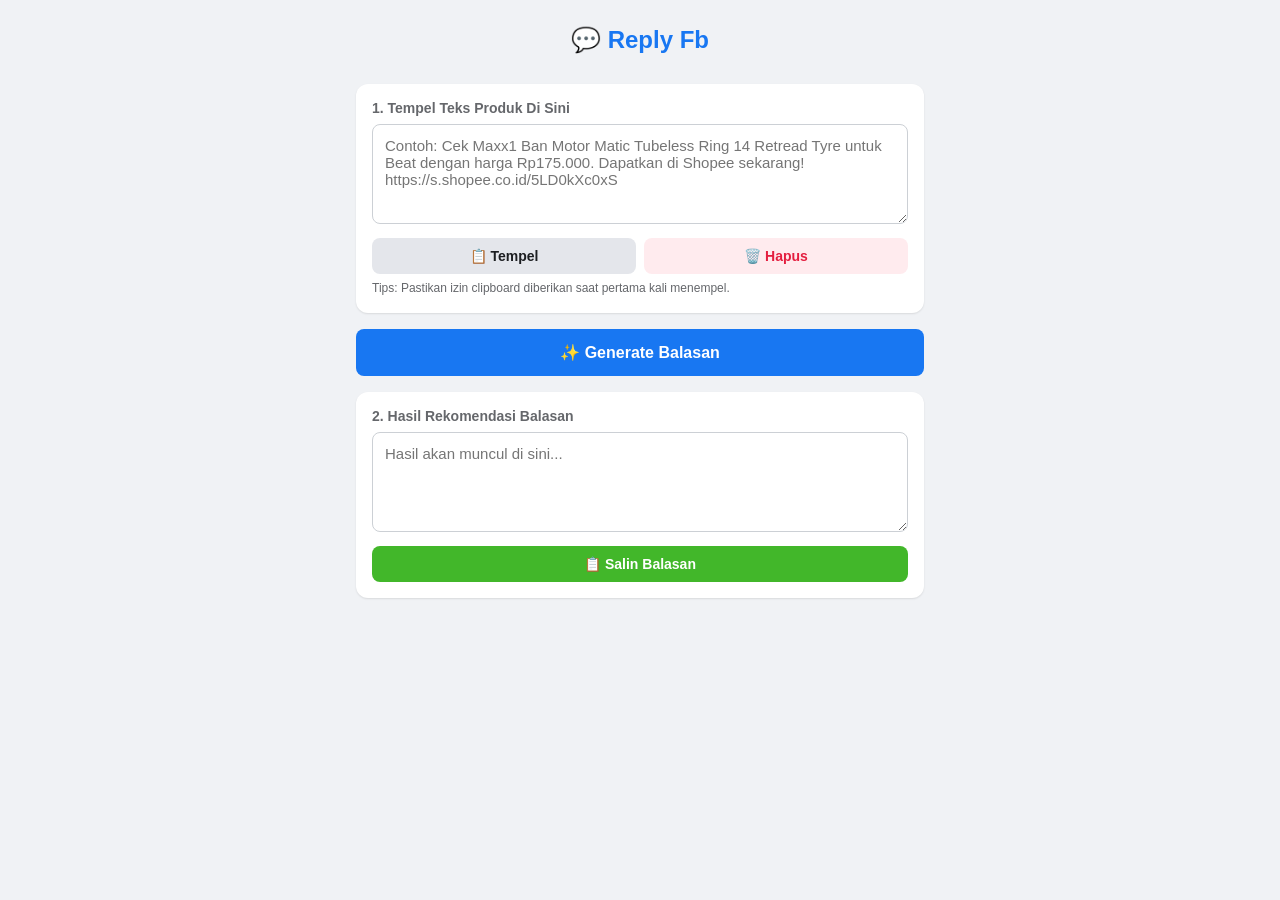
==== commit 14443460: "Add files via upload" ====
--- a/index.html
+++ b/index.html
@@ -1,212 +1,268 @@
 <!DOCTYPE html>
 <html lang="id">
 <head>
-<meta charset="UTF-8">
-<meta name="viewport" content="width=device-width, initial-scale=1, viewport-fit=cover">
-<title>Reply Fb</title>
-<meta name="theme-color" content="#ee4d2d">
-<link rel="manifest" href="manifest.webmanifest">
-<link rel="icon" href="icon-192.png">
-<link rel="apple-touch-icon" href="icon-192.png">
-<meta name="apple-mobile-web-app-capable" content="yes">
-<meta name="mobile-web-app-capable" content="yes">
-<meta name="apple-mobile-web-app-title" content="Reply Fb">
-<style>
-  :root {
-    --brand: #ee4d2d;
-    --brand-dark: #c93a1d;
-    --ink: #231f1d;
-    --muted: #7a716c;
-    --line: #e6e0db;
-    --paper: #ffffff;
-    --field: #f7f4f1;
-    --ok: #1f8a5b;
-  }
-  * { box-sizing: border-box; -webkit-tap-highlight-color: transparent; }
-  html, body { margin: 0; }
-  body {
-    font-family: system-ui, -apple-system, "Segoe UI", Roboto, sans-serif;
-    color: var(--ink);
-    background: var(--paper);
-    min-height: 100vh;
-    min-height: 100dvh;
-    display: flex;
-    flex-direction: column;
-  }
-
-  /* Bagian atas: balasan tampil sebagai gelembung chat */
-  .stage {
-    background: var(--brand);
-    padding: calc(env(safe-area-inset-top, 0px) + 14px) 18px 30px;
-  }
-  .top { display: flex; align-items: center; justify-content: space-between; color: #fff; margin-bottom: 14px; }
-  .top h1 { margin: 0; font-size: 18px; font-weight: 700; letter-spacing: .01em; }
-  .top button {
-    background: transparent; border: 1.5px solid rgba(255,255,255,.7); color: #fff;
-    font: inherit; font-size: 13px; padding: 6px 12px; border-radius: 999px;
-  }
-  .bubble { position: relative; background: #fff; border-radius: 22px; padding: 14px 16px; }
-  .bubble::after {
-    content: ""; position: absolute; left: 26px; bottom: -14px;
-    border: 9px solid transparent; border-top: 16px solid #fff; border-bottom: 0; border-left-width: 0;
-    border-right-width: 18px;
-  }
-  .bubble textarea {
-    width: 100%; border: 0; outline: 0; resize: none; background: transparent;
-    font: inherit; font-size: 17px; line-height: 1.5; color: var(--ink);
-    min-height: 120px; padding: 0; overflow: hidden; white-space: pre-wrap; word-break: break-word;
-  }
-  .bubble textarea::placeholder { color: var(--muted); }
-  .actions { display: flex; gap: 10px; margin-top: 26px; }
-  .actions button {
-    flex: 1; font: inherit; font-size: 16px; font-weight: 700; padding: 14px 10px;
-    border-radius: 14px; border: 0;
-  }
-  #btn-copy { background: var(--ink); color: #fff; flex: 1.4; }
-  #btn-copy.done { background: var(--ok); }
-  #btn-roll { background: rgba(255,255,255,.2); color: #fff; border: 1.5px solid rgba(255,255,255,.75); }
-  .actions button:disabled { opacity: .45; }
-  .actions button:active:not(:disabled) { transform: scale(.98); }
-
-  /* Isian */
-  form { padding: 22px 18px calc(env(safe-area-inset-bottom, 0px) + 28px); display: grid; gap: 16px; max-width: 560px; width: 100%; margin: 0 auto; }
-  label { display: grid; gap: 6px; font-size: 14px; font-weight: 600; }
-  label small { font-weight: 400; color: var(--muted); }
-  input {
-    width: 100%; font: inherit; font-size: 16px; color: var(--ink);
-    background: var(--field); border: 1.5px solid var(--line); border-radius: 12px; padding: 13px 14px;
-  }
-  .price { position: relative; }
-  .price span { position: absolute; left: 14px; top: 50%; transform: translateY(-50%); color: var(--muted); font-size: 16px; }
-  .price input { padding-left: 42px; }
-  input:focus-visible, button:focus-visible { outline: 3px solid #1a73e8; outline-offset: 2px; }
-  input:focus { border-color: var(--brand); background: #fff; }
-  .hint { font-size: 13px; color: var(--muted); margin: 0; }
-
-  @media (min-width: 640px) {
-    .stage { padding-left: calc(50% - 280px); padding-right: calc(50% - 280px); }
-  }
-</style>
+    <meta charset="UTF-8">
+    <meta name="viewport" content="width=device-width, initial-scale=1.0, maximum-scale=1.0, user-scalable=no">
+    <title>Reply Fb</title>
+    <meta name="theme-color" content="#1877F2">
+    <link rel="manifest" href="manifest.webmanifest">
+    <link rel="icon" type="image/png" sizes="192x192" href="icon-192.png">
+    <style>
+        :root {
+            --primary: #1877F2;
+            --primary-dark: #145dbf;
+            --bg: #f0f2f5;
+            --card: #ffffff;
+            --text: #1c1e21;
+            --text-secondary: #65676b;
+            --danger: #e41e3f;
+            --success: #42b72a;
+        }
+        * { box-sizing: border-box; margin: 0; padding: 0; }
+        body {
+            font-family: -apple-system, BlinkMacSystemFont, "Segoe UI", Roboto, Helvetica, Arial, sans-serif;
+            background-color: var(--bg);
+            color: var(--text);
+            padding: 16px;
+            max-width: 600px;
+            margin: 0 auto;
+        }
+        .header {
+            text-align: center;
+            margin-bottom: 20px;
+            padding: 10px;
+        }
+        .header h1 {
+            color: var(--primary);
+            font-size: 24px;
+            font-weight: 800;
+        }
+        .card {
+            background: var(--card);
+            border-radius: 12px;
+            padding: 16px;
+            box-shadow: 0 1px 2px rgba(0,0,0,0.1);
+            margin-bottom: 16px;
+        }
+        label {
+            display: block;
+            font-weight: 600;
+            font-size: 14px;
+            margin-bottom: 8px;
+            color: var(--text-secondary);
+        }
+        textarea {
+            width: 100%;
+            padding: 12px;
+            border: 1px solid #ccd0d5;
+            border-radius: 8px;
+            font-size: 15px;
+            font-family: inherit;
+            resize: vertical;
+            min-height: 100px;
+            transition: border-color 0.2s;
+        }
+        textarea:focus {
+            outline: none;
+            border-color: var(--primary);
+        }
+        .button-group {
+            display: flex;
+            gap: 8px;
+            margin-top: 10px;
+            flex-wrap: wrap;
+        }
+        button {
+            flex: 1;
+            padding: 10px 16px;
+            border: none;
+            border-radius: 8px;
+            font-size: 14px;
+            font-weight: 600;
+            cursor: pointer;
+            transition: opacity 0.2s, transform 0.1s;
+            display: flex;
+            align-items: center;
+            justify-content: center;
+            gap: 6px;
+        }
+        button:active { transform: scale(0.98); }
+        .btn-secondary { background-color: #e4e6eb; color: var(--text); }
+        .btn-secondary:hover { background-color: #d8dadf; }
+        .btn-danger { background-color: #ffebee; color: var(--danger); }
+        .btn-danger:hover { background-color: #ffcdd2; }
+        .btn-primary { 
+            background-color: var(--primary); 
+            color: white; 
+            width: 100%; 
+            padding: 14px;
+            font-size: 16px;
+            margin-top: 8px;
+        }
+        .btn-primary:hover { background-color: var(--primary-dark); }
+        .btn-success { 
+            background-color: var(--success); 
+            color: white; 
+            width: 100%;
+            margin-top: 10px;
+        }
+        .btn-success:hover { background-color: #36a420; }
+        .hint {
+            font-size: 12px;
+            color: var(--text-secondary);
+            margin-top: 6px;
+            line-height: 1.4;
+        }
+    </style>
 </head>
 <body>
-  <section class="stage">
-    <div class="top">
-      <h1>Reply Fb</h1>
-      <button type="button" id="btn-clear">Bersihkan</button>
+
+    <div class="header">
+        <h1>💬 Reply Fb</h1>
     </div>
-    <div class="bubble">
-      <textarea id="out" aria-label="Balasan" placeholder="Isi nama produk di bawah, balasan langsung muncul di sini."></textarea>
+
+    <div class="card">
+        <label for="inputText">1. Tempel Teks Produk Di Sini</label>
+        <textarea id="inputText" placeholder="Contoh: Cek Maxx1 Ban Motor Matic Tubeless Ring 14 Retread Tyre untuk Beat dengan harga Rp175.000. Dapatkan di Shopee sekarang! https://s.shopee.co.id/5LD0kXc0xS"></textarea>
+        
+        <div class="button-group">
+            <button class="btn-secondary" onclick="pasteText()">📋 Tempel</button>
+            <button class="btn-danger" onclick="clearText()">🗑️ Hapus</button>
+        </div>
+        <div class="hint">Tips: Pastikan izin clipboard diberikan saat pertama kali menempel.</div>
     </div>
-    <div class="actions">
-      <button type="button" id="btn-roll" disabled>Ganti redaksi</button>
-      <button type="button" id="btn-copy" disabled>Salin balasan</button>
+
+    <button class="btn-primary" onclick="generateReply()">✨ Generate Balasan</button>
+
+    <div class="card" style="margin-top: 16px;">
+        <label for="outputText">2. Hasil Rekomendasi Balasan</label>
+        <textarea id="outputText" readonly placeholder="Hasil akan muncul di sini..."></textarea>
+        <button class="btn-success" onclick="copyText()">📋 Salin Balasan</button>
     </div>
-  </section>
-
-  <form id="form" autocomplete="off" onsubmit="return false">
-    <label>Nama produk
-      <input id="name" type="text" enterkeyhint="next" placeholder="Contoh: Kabel Data Type C Fast Charging">
-    </label>
-    <label>Harga
-      <div class="price"><span>Rp</span><input id="price" type="text" inputmode="numeric" enterkeyhint="next" placeholder="77.001"></div>
-      <small>Kalau harganya rentang, cukup tulis yang terendah.</small>
-    </label>
-    <label>Link affiliate
-      <input id="link" type="url" enterkeyhint="done" placeholder="https://s.shopee.co.id/...">
-      <small>Kosongkan kalau link ditaruh di komentar.</small>
-    </label>
-    <p class="hint">Balasan di atas bisa diketuk dan diedit langsung sebelum disalin.</p>
-  </form>
-
-<script>
-(() => {
-  const $ = (id) => document.getElementById(id);
-  const out = $('out'), nameEl = $('name'), priceEl = $('price'), linkEl = $('link');
-  const btnCopy = $('btn-copy'), btnRoll = $('btn-roll');
-
-  // Bank redaksi: tanpa sapaan
-  const BANK = {
-    openers: ['READY', 'READY STOCK', 'Ready', 'Ready ya', 'Stok ready', 'Stok aman', 'Masih ready', 'Masih tersedia', 'Tersedia', 'Available', 'Barang ready', 'Ready stock'],
-    prices: ['Rp{p}', 'Harga Rp{p}', 'Cuma Rp{p}', 'Mulai Rp{p}', 'Rp{p} aja', 'Hanya Rp{p}', 'Harga mulai Rp{p}'],
-    cta: ['Cek di sini 👇', 'Silakan cek 👇', 'Order di sini 👇', 'Langsung order 👇', 'Link 👇', 'Cek link 👇', 'Bisa langsung order 👇', 'Checkout di sini 👇', 'Detail di sini 👇', 'Pesan di sini 👇'],
-    ctaNo: ['Link ada di komentar ya', 'Link di komentar ya', 'Cek link di komentar', 'Link order di komentar']
-  };
-
-  // Pilihan redaksi dikunci sampai "Ganti redaksi" ditekan, supaya teks tidak berubah-ubah saat mengetik
-  const sel = {}, last = {};
-  const rnd = (n) => Math.floor(Math.random() * n);
-  function roll() {
-    for (const k of Object.keys(BANK)) {
-      let i;
-      do { i = rnd(BANK[k].length); } while (i === last[k] && BANK[k].length > 1);
-      sel[k] = last[k] = i;
-    }
-  }
-
-  // Maksimal 6 kata, teks dalam [ ] dan ( ) dibuang
-  function shortName(title) {
-    const t = title.replace(/\[[^\]]*\]|\([^)]*\)/g, ' ').replace(/[^\w\s\-./]/g, ' ').replace(/\s+/g, ' ').trim();
-    return t.split(' ').slice(0, 6).join(' ');
-  }
-
-  // "77001" atau "Rp77.001 - Rp97.501" -> "77.001"
-  function formatPrice(raw) {
-    const first = String(raw).split(/[-–—]/)[0];
-    const digits = first.replace(/\D/g, '');
-    return digits ? new Intl.NumberFormat('id-ID').format(parseInt(digits, 10)) : '';
-  }
-
-  function grow() { out.style.height = 'auto'; out.style.height = Math.max(120, out.scrollHeight) + 'px'; }
-
-  function render() {
-    const name = shortName(nameEl.value);
-    const price = formatPrice(priceEl.value);
-    const link = linkEl.value.trim();
-    if (!name) {
-      out.value = '';
-    } else {
-      const lines = [BANK.openers[sel.openers] + ', ' + name + ' ✅'];
-      if (price) lines.push(BANK.prices[sel.prices].replace('{p}', price));
-      lines.push(link ? BANK.cta[sel.cta] : BANK.ctaNo[sel.ctaNo]);
-      if (link) lines.push(link);
-      out.value = lines.join('\n');
-    }
-    btnCopy.disabled = btnRoll.disabled = !name;
-    grow();
-  }
-
-  nameEl.addEventListener('input', render);
-  linkEl.addEventListener('input', render);
-  priceEl.addEventListener('input', () => {
-    const p = formatPrice(priceEl.value);
-    priceEl.value = p;
-    render();
-  });
-  out.addEventListener('input', grow);
-
-  btnRoll.addEventListener('click', () => { roll(); render(); });
-
-  btnCopy.addEventListener('click', async () => {
-    const text = out.value;
-    try {
-      await navigator.clipboard.writeText(text);
-    } catch (e) {
-      out.focus(); out.select(); document.execCommand('copy'); out.setSelectionRange(0, 0);
-    }
-    btnCopy.textContent = 'Tersalin';
-    btnCopy.classList.add('done');
-    setTimeout(() => { btnCopy.textContent = 'Salin balasan'; btnCopy.classList.remove('done'); }, 1800);
-  });
-
-  $('btn-clear').addEventListener('click', () => {
-    nameEl.value = priceEl.value = linkEl.value = '';
-    roll(); render(); nameEl.focus();
-  });
-
-  roll(); render();
-
-  if ('serviceWorker' in navigator) navigator.serviceWorker.register('./sw.js').catch(() => {});
-})();
-</script>
+
+    <script>
+        // --- KONFIGURASI VARIASI ---
+        const openings = [
+            'READY', 'READY STOCK', 'Ready', 'Ready ya', 
+            'Stok ready', 'Stok aman', 'Masih ready', 'Masih tersedia', 
+            'Tersedia', 'Available', 'Barang ready', 'Ready stock'
+        ];
+        let lastOpening = '';
+
+        const priceTemplates = [
+            '{price}', 'Harga {price}', 'Cuma {price}', 'Mulai {price}', 
+            '{price} aja', 'Hanya {price}', 'Harga mulai {price}'
+        ];
+
+        const ctas = [
+            'Cek di sini 👇', 'Silakan cek 👇', 'Order di sini 👇', 
+            'Langsung order 👇', 'Link 👇', 'Cek link 👇', 
+            'Ambil di sini 👇', 'Checkout di sini 👇', 'Dapatkan di sini 👇', 'Beli di sini 👇'
+        ];
+
+        // --- FUNGSI UTILITAS ---
+        function getRandomOpening() {
+            let pick;
+            do {
+                pick = openings[Math.floor(Math.random() * openings.length)];
+            } while (pick === lastOpening && openings.length > 1);
+            lastOpening = pick;
+            return pick;
+        }
+
+        async function pasteText() {
+            try {
+                const text = await navigator.clipboard.readText();
+                document.getElementById('inputText').value = text;
+            } catch (err) {
+                alert('Gagal menempel. Pastikan Anda memberikan izin clipboard atau tempel manual (Ctrl+V / Tahan lalu Tempel).');
+            }
+        }
+
+        function clearText() {
+            document.getElementById('inputText').value = '';
+            document.getElementById('outputText').value = '';
+        }
+
+        function generateReply() {
+            const input = document.getElementById('inputText').value;
+            if (!input.trim()) {
+                alert('Masukkan atau tempel teks produk terlebih dahulu!');
+                return;
+            }
+
+            // 1. Ekstrak Link (URL)
+            const linkMatch = input.match(/https?:\/\/[^\s]+/);
+            const link = linkMatch ? linkMatch[0] : 'https://s.shopee.co.id/xxxx';
+
+            // 2. Ekstrak Harga (format Rp...)
+            const priceMatch = input.match(/Rp[\d\.]+/);
+            const price = priceMatch ? priceMatch[0] : 'Rp0';
+
+            // 3. Ekstrak Nama Produk (Maksimal 6 kata, buang [] dan ())
+            let cleanText = input
+                .replace(/\[.*?\]/g, '')       // Hapus teks dalam [...]
+                .replace(/\(.*?\)/g, '')       // Hapus teks dalam (...)
+                .replace(/https?:\/\/[^\s]+/g, '') // Hapus link
+                .replace(/dengan harga.*/i, '')    // Hapus "dengan harga..." ke bawah
+                .replace(/Dapatkan di Shopee sekarang!/i, '') // Hapus frasa umum affiliate
+                .trim();
+
+            // Pecah menjadi kata-kata
+            let words = cleanText.split(/\s+/).filter(w => w.length > 0);
+            
+            // Hapus kata perintah umum di awal jika ada (opsional, agar nama produk lebih bersih)
+            if (words.length > 0 && (words[0].toLowerCase() === 'cek' || words[0].toLowerCase() === 'jual')) {
+                words = words.slice(1);
+            }
+            
+            // Ambil maksimal 6 kata
+            const productName = words.slice(0, 6).join(' ') || 'Produk';
+
+            // 4. Acak Variasi
+            const opening = getRandomOpening();
+            const priceTemplate = priceTemplates[Math.floor(Math.random() * priceTemplates.length)];
+            const formattedPrice = priceTemplate.replace('{price}', price);
+            const cta = ctas[Math.floor(Math.random() * ctas.length)];
+
+            // 5. Susun Output
+            const output = `${opening}, ${productName} ✅\n${formattedPrice}\n${cta}\n${link}`;
+            
+            document.getElementById('outputText').value = output;
+        }
+
+        async function copyText() {
+            const outputText = document.getElementById('outputText');
+            if (!outputText.value) return;
+            
+            outputText.select();
+            outputText.setSelectionRange(0, 99999); // Untuk mobile
+            
+            try {
+                await navigator.clipboard.writeText(outputText.value);
+                // Feedback visual sementara pada tombol
+                const btn = document.querySelector('.btn-success');
+                const originalText = btn.innerHTML;
+                btn.innerHTML = '✅ Berhasil Disalin!';
+                btn.style.backgroundColor = '#36a420';
+                setTimeout(() => {
+                    btn.innerHTML = originalText;
+                    btn.style.backgroundColor = '';
+                }, 1500);
+            } catch (err) {
+                document.execCommand('copy'); // Fallback
+                alert('Berhasil disalin!');
+            }
+        }
+
+        // --- SERVICE WORKER REGISTRATION ---
+        if ('serviceWorker' in navigator) {
+            window.addEventListener('load', () => {
+                navigator.serviceWorker.register('./sw.js')
+                    .then(reg => console.log('SW registered:', reg))
+                    .catch(err => console.log('SW registration failed:', err));
+            });
+        }
+    </script>
 </body>
-</html>
+</html>
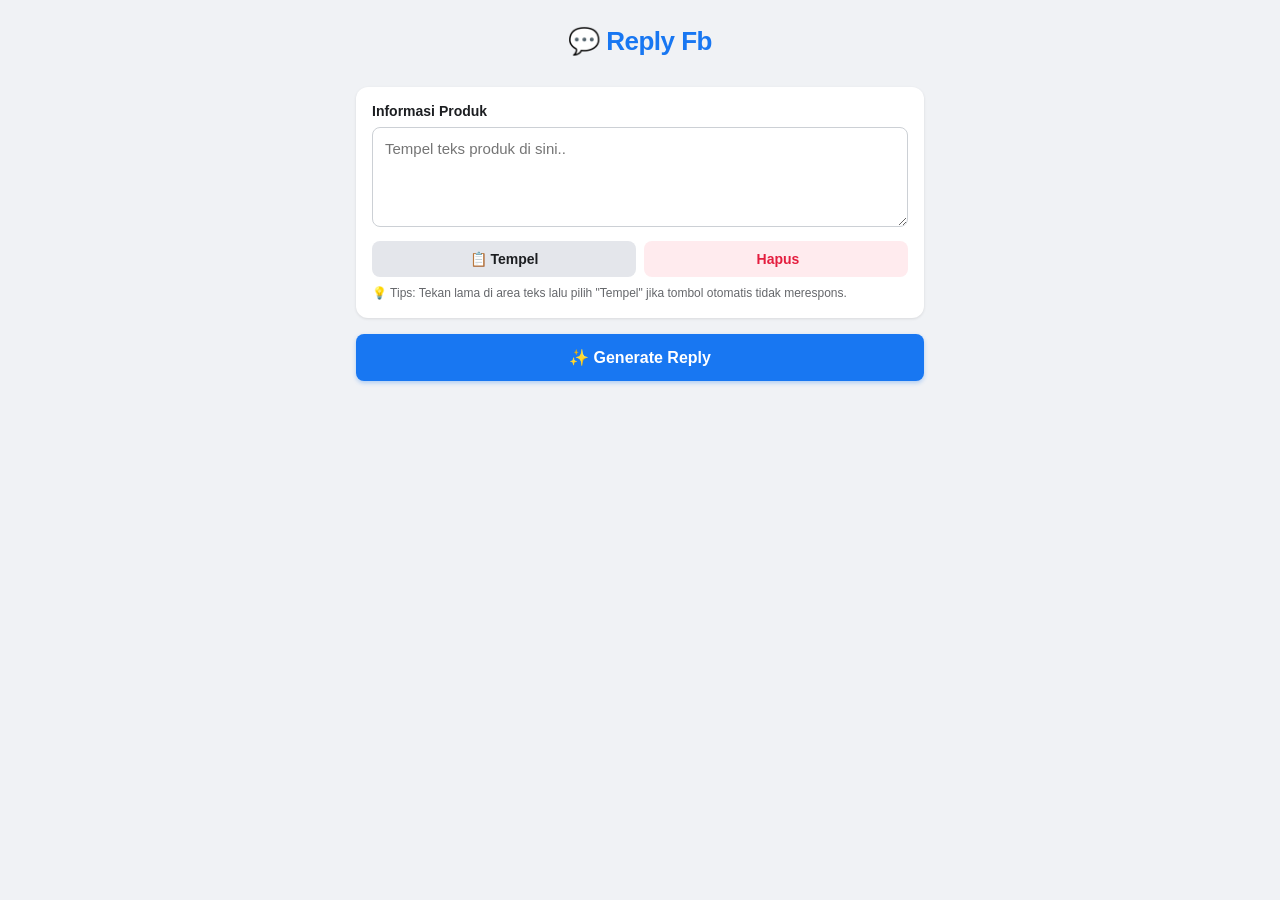
==== commit 60156ec9: "Add files via upload" ====
--- a/index.html
+++ b/index.html
@@ -5,6 +5,8 @@
     <meta name="viewport" content="width=device-width, initial-scale=1.0, maximum-scale=1.0, user-scalable=no">
     <title>Reply Fb</title>
     <meta name="theme-color" content="#1877F2">
+    <meta name="apple-mobile-web-app-title" content="Reply Fb">
+    <meta name="apple-mobile-web-app-capable" content="yes">
     <link rel="manifest" href="manifest.webmanifest">
     <link rel="icon" type="image/png" sizes="192x192" href="icon-192.png">
     <style>
@@ -27,92 +29,61 @@
             max-width: 600px;
             margin: 0 auto;
         }
-        .header {
-            text-align: center;
-            margin-bottom: 20px;
-            padding: 10px;
-        }
-        .header h1 {
-            color: var(--primary);
-            font-size: 24px;
-            font-weight: 800;
-        }
+        .header { text-align: center; margin-bottom: 20px; padding: 10px; }
+        .header h1 { color: var(--primary); font-size: 26px; font-weight: 800; letter-spacing: -0.5px; }
         .card {
             background: var(--card);
             border-radius: 12px;
             padding: 16px;
-            box-shadow: 0 1px 2px rgba(0,0,0,0.1);
+            box-shadow: 0 1px 3px rgba(0,0,0,0.1);
             margin-bottom: 16px;
         }
-        label {
-            display: block;
-            font-weight: 600;
-            font-size: 14px;
-            margin-bottom: 8px;
-            color: var(--text-secondary);
-        }
+        label { display: block; font-weight: 700; font-size: 14px; margin-bottom: 8px; color: var(--text); }
         textarea {
-            width: 100%;
-            padding: 12px;
-            border: 1px solid #ccd0d5;
-            border-radius: 8px;
-            font-size: 15px;
-            font-family: inherit;
-            resize: vertical;
-            min-height: 100px;
-            transition: border-color 0.2s;
-        }
-        textarea:focus {
-            outline: none;
-            border-color: var(--primary);
-        }
-        .button-group {
-            display: flex;
-            gap: 8px;
-            margin-top: 10px;
-            flex-wrap: wrap;
-        }
+            width: 100%; padding: 12px; border: 1.5px solid #ccd0d5; border-radius: 8px;
+            font-size: 15px; font-family: inherit; resize: vertical; min-height: 100px; 
+            transition: border-color 0.2s, box-shadow 0.2s;
+        }
+        textarea:focus { outline: none; border-color: var(--primary); box-shadow: 0 0 0 3px rgba(24, 119, 242, 0.15); }
+        .button-group { display: flex; gap: 8px; margin-top: 10px; flex-wrap: wrap; }
         button {
-            flex: 1;
-            padding: 10px 16px;
-            border: none;
-            border-radius: 8px;
-            font-size: 14px;
-            font-weight: 600;
-            cursor: pointer;
-            transition: opacity 0.2s, transform 0.1s;
-            display: flex;
-            align-items: center;
-            justify-content: center;
-            gap: 6px;
-        }
-        button:active { transform: scale(0.98); }
+            flex: 1; padding: 10px 16px; border: none; border-radius: 8px; font-size: 14px;
+            font-weight: 600; cursor: pointer; transition: all 0.2s;
+            display: flex; align-items: center; justify-content: center; gap: 6px;
+        }
+        button:active { transform: scale(0.97); }
         .btn-secondary { background-color: #e4e6eb; color: var(--text); }
         .btn-secondary:hover { background-color: #d8dadf; }
         .btn-danger { background-color: #ffebee; color: var(--danger); }
         .btn-danger:hover { background-color: #ffcdd2; }
         .btn-primary { 
-            background-color: var(--primary); 
-            color: white; 
-            width: 100%; 
-            padding: 14px;
-            font-size: 16px;
-            margin-top: 8px;
+            background-color: var(--primary); color: white; width: 100%; 
+            padding: 14px; font-size: 16px; font-weight: 700; margin-top: 8px;
+            box-shadow: 0 2px 4px rgba(24, 119, 242, 0.3);
         }
         .btn-primary:hover { background-color: var(--primary-dark); }
-        .btn-success { 
-            background-color: var(--success); 
-            color: white; 
-            width: 100%;
-            margin-top: 10px;
-        }
-        .btn-success:hover { background-color: #36a420; }
-        .hint {
-            font-size: 12px;
-            color: var(--text-secondary);
-            margin-top: 6px;
-            line-height: 1.4;
-        }
+        .hint { font-size: 12px; color: var(--text-secondary); margin-top: 8px; line-height: 1.4; }
+        
+        .option-card {
+            background: #f7f8fa; border: 1px solid #e4e6eb; border-radius: 10px;
+            padding: 14px; margin-bottom: 12px; position: relative;
+        }
+        .option-header {
+            display: flex; justify-content: space-between; align-items: center; margin-bottom: 10px;
+        }
+        .option-label { font-size: 16px; font-weight: 700; color: var(--text); }
+        .style-badge {
+            font-size: 12px; font-weight: 700; color: var(--primary);
+            background: #e7f3ff; padding: 4px 10px; border-radius: 20px;
+        }
+        .option-text {
+            font-size: 14px; line-height: 1.5; color: var(--text);
+            white-space: pre-wrap; margin-bottom: 12px; word-break: break-word;
+            background: white; padding: 12px; border-radius: 8px; border: 1px solid #e4e6eb;
+        }
+        .btn-copy { background-color: var(--success); color: white; width: 100%; padding: 10px; font-size: 14px; font-weight: 600; }
+        .btn-copy:hover { background-color: #36a420; }
+        .btn-copy.copied { background-color: var(--text-secondary); }
     </style>
 </head>
 <body>
@@ -122,26 +93,32 @@
     </div>
 
     <div class="card">
-        <label for="inputText">1. Tempel Teks Produk Di Sini</label>
-        <textarea id="inputText" placeholder="Contoh: Cek Maxx1 Ban Motor Matic Tubeless Ring 14 Retread Tyre untuk Beat dengan harga Rp175.000. Dapatkan di Shopee sekarang! https://s.shopee.co.id/5LD0kXc0xS"></textarea>
+        <label for="inputText">Informasi Produk</label>
+        <textarea id="inputText" placeholder="Tempel teks produk di sini.."></textarea>
         
         <div class="button-group">
             <button class="btn-secondary" onclick="pasteText()">📋 Tempel</button>
-            <button class="btn-danger" onclick="clearText()">🗑️ Hapus</button>
+            <button class="btn-danger" onclick="clearText()">️ Hapus</button>
         </div>
-        <div class="hint">Tips: Pastikan izin clipboard diberikan saat pertama kali menempel.</div>
+        <div class="hint">💡 Tips: Tekan lama di area teks lalu pilih "Tempel" jika tombol otomatis tidak merespons.</div>
     </div>
 
-    <button class="btn-primary" onclick="generateReply()">✨ Generate Balasan</button>
-
-    <div class="card" style="margin-top: 16px;">
-        <label for="outputText">2. Hasil Rekomendasi Balasan</label>
-        <textarea id="outputText" readonly placeholder="Hasil akan muncul di sini..."></textarea>
-        <button class="btn-success" onclick="copyText()">📋 Salin Balasan</button>
+    <button class="btn-primary" onclick="generateReply()">✨ Generate Reply</button>
+
+    <div id="outputContainer" style="margin-top: 20px; display: none;">
+        <div class="option-header">
+            <div class="option-label">Hasil Rekomendasi</div>
+            <div class="style-badge" id="styleBadge">Gaya Standar</div>
+        </div>
+        
+        <div class="option-card">
+            <div class="option-text" id="singleOutput"></div>
+            <button class="btn-copy" onclick="copyOption('singleOutput', this)"> Salin Balasan</button>
+        </div>
+        <div class="hint" style="text-align: center; margin-top: 10px;">Kurang suka? Tekan tombol <b>Generate Reply</b> lagi untuk gaya acak lainnya!</div>
     </div>
 
     <script>
-        // --- KONFIGURASI VARIASI ---
         const openings = [
             'READY', 'READY STOCK', 'Ready', 'Ready ya', 
             'Stok ready', 'Stok aman', 'Masih ready', 'Masih tersedia', 
@@ -160,7 +137,6 @@
             'Ambil di sini 👇', 'Checkout di sini 👇', 'Dapatkan di sini 👇', 'Beli di sini 👇'
         ];
 
-        // --- FUNGSI UTILITAS ---
         function getRandomOpening() {
             let pick;
             do {
@@ -170,92 +146,120 @@
             return pick;
         }
 
+        function getRandomItem(arr) {
+            return arr[Math.floor(Math.random() * arr.length)];
+        }
+
         async function pasteText() {
             try {
                 const text = await navigator.clipboard.readText();
                 document.getElementById('inputText').value = text;
             } catch (err) {
-                alert('Gagal menempel. Pastikan Anda memberikan izin clipboard atau tempel manual (Ctrl+V / Tahan lalu Tempel).');
+                alert('Gagal menempel. Silakan tempel manual (Tekan lama di kolom teks lalu pilih Tempel).');
             }
         }
 
         function clearText() {
             document.getElementById('inputText').value = '';
-            document.getElementById('outputText').value = '';
+            document.getElementById('outputContainer').style.display = 'none';
+        }
+
+        function extractProductInfo(input) {
+            const linkMatch = input.match(/https?:\/\/[^\s]+/);
+            const link = linkMatch ? linkMatch[0] : 'https://s.shopee.co.id/xxxx';
+
+            const priceMatch = input.match(/Rp[\d\.]+/);
+            const price = priceMatch ? priceMatch[0] : 'Rp0';
+
+            let cleanText = input
+                .replace(/\[.*?\]/g, '')       
+                .replace(/\(.*?\)/g, '')       
+                .replace(/https?:\/\/[^\s]+/g, '') 
+                .replace(/dengan harga.*/i, '')    
+                .replace(/Dapatkan di Shopee sekarang!/i, '') 
+                .trim();
+
+            let words = cleanText.split(/\s+/).filter(w => w.length > 0);
+            
+            if (words.length > 0 && (words[0].toLowerCase() === 'cek' || words[0].toLowerCase() === 'jual')) {
+                words = words.slice(1);
+            }
+            
+            const productName = words.slice(0, 6).join(' ') || 'Produk';
+
+            return { link, price, productName };
         }
 
         function generateReply() {
             const input = document.getElementById('inputText').value;
             if (!input.trim()) {
-                alert('Masukkan atau tempel teks produk terlebih dahulu!');
+                alert('Silakan tempel atau ketik informasi produk terlebih dahulu!');
                 return;
             }
 
-            // 1. Ekstrak Link (URL)
-            const linkMatch = input.match(/https?:\/\/[^\s]+/);
-            const link = linkMatch ? linkMatch[0] : 'https://s.shopee.co.id/xxxx';
-
-            // 2. Ekstrak Harga (format Rp...)
-            const priceMatch = input.match(/Rp[\d\.]+/);
-            const price = priceMatch ? priceMatch[0] : 'Rp0';
-
-            // 3. Ekstrak Nama Produk (Maksimal 6 kata, buang [] dan ())
-            let cleanText = input
-                .replace(/\[.*?\]/g, '')       // Hapus teks dalam [...]
-                .replace(/\(.*?\)/g, '')       // Hapus teks dalam (...)
-                .replace(/https?:\/\/[^\s]+/g, '') // Hapus link
-                .replace(/dengan harga.*/i, '')    // Hapus "dengan harga..." ke bawah
-                .replace(/Dapatkan di Shopee sekarang!/i, '') // Hapus frasa umum affiliate
-                .trim();
-
-            // Pecah menjadi kata-kata
-            let words = cleanText.split(/\s+/).filter(w => w.length > 0);
+            const info = extractProductInfo(input);
             
-            // Hapus kata perintah umum di awal jika ada (opsional, agar nama produk lebih bersih)
-            if (words.length > 0 && (words[0].toLowerCase() === 'cek' || words[0].toLowerCase() === 'jual')) {
-                words = words.slice(1);
-            }
-            
-            // Ambil maksimal 6 kata
-            const productName = words.slice(0, 6).join(' ') || 'Produk';
-
-            // 4. Acak Variasi
-            const opening = getRandomOpening();
-            const priceTemplate = priceTemplates[Math.floor(Math.random() * priceTemplates.length)];
-            const formattedPrice = priceTemplate.replace('{price}', price);
-            const cta = ctas[Math.floor(Math.random() * ctas.length)];
-
-            // 5. Susun Output
-            const output = `${opening}, ${productName} ✅\n${formattedPrice}\n${cta}\n${link}`;
-            
-            document.getElementById('outputText').value = output;
-        }
-
-        async function copyText() {
-            const outputText = document.getElementById('outputText');
-            if (!outputText.value) return;
-            
-            outputText.select();
-            outputText.setSelectionRange(0, 99999); // Untuk mobile
-            
+            // Acak 1 dari 3 gaya
+            const style = Math.floor(Math.random() * 3) + 1;
+            let resultText = '';
+            let styleName = '';
+
+            if (style === 1) {
+                styleName = 'Gaya Standar';
+                const op1Opening = getRandomOpening();
+                const op1Price = getRandomItem(priceTemplates).replace('{price}', info.price);
+                const op1Cta = getRandomItem(ctas);
+                resultText = `${op1Opening}, ${info.productName} ✅\n${op1Price}\n${op1Cta}\n${info.link}`;
+            } else if (style === 2) {
+                styleName = 'Singkat & Padat';
+                const op2Opening = getRandomItem(['Ready ✅', 'Stok aman ✅', 'Masih ready ✅']);
+                resultText = `${op2Opening} ${info.productName}\n${info.price}\n${info.link}`;
+            } else {
+                styleName = 'Antusias & Ramah';
+                const op3Opening = getRandomItem(['Halo! Stok masih tersedia', 'Hai kak, barang masih ready', 'Yuk, masih bisa diorder']);
+                resultText = `${op3Opening} ✅\n${info.productName}\nCuma ${info.price} lho!\nLangsung amankan di sini 👇\n${info.link}`;
+            }
+
+            document.getElementById('singleOutput').textContent = resultText;
+            document.getElementById('styleBadge').textContent = styleName;
+            document.getElementById('outputContainer').style.display = 'block';
+
+            // Reset tombol copy
+            const btn = document.querySelector('.btn-copy');
+            btn.textContent = '📋 Salin Balasan';
+            btn.classList.remove('copied');
+
+            // Scroll halus ke hasil
+            document.getElementById('outputContainer').scrollIntoView({ behavior: 'smooth', block: 'start' });
+        }
+
+        async function copyOption(elementId, btnElement) {
+            const text = document.getElementById(elementId).textContent;
             try {
-                await navigator.clipboard.writeText(outputText.value);
-                // Feedback visual sementara pada tombol
-                const btn = document.querySelector('.btn-success');
-                const originalText = btn.innerHTML;
-                btn.innerHTML = '✅ Berhasil Disalin!';
-                btn.style.backgroundColor = '#36a420';
+                await navigator.clipboard.writeText(text);
+                btnElement.textContent = '✅ Berhasil Disalin!';
+                btnElement.classList.add('copied');
                 setTimeout(() => {
-                    btn.innerHTML = originalText;
-                    btn.style.backgroundColor = '';
+                    btnElement.textContent = '📋 Salin Balasan';
+                    btnElement.classList.remove('copied');
                 }, 1500);
             } catch (err) {
-                document.execCommand('copy'); // Fallback
-                alert('Berhasil disalin!');
-            }
-        }
-
-        // --- SERVICE WORKER REGISTRATION ---
+                const textarea = document.createElement('textarea');
+                textarea.value = text;
+                document.body.appendChild(textarea);
+                textarea.select();
+                document.execCommand('copy');
+                document.body.removeChild(textarea);
+                
+                btnElement.textContent = '✅ Berhasil Disalin!';
+                btnElement.classList.add('copied');
+                setTimeout(() => {
+                    btnElement.textContent = '📋 Salin Balasan';
+                    btnElement.classList.remove('copied');
+                }, 1500);
+            }
+        }
+
         if ('serviceWorker' in navigator) {
             window.addEventListener('load', () => {
                 navigator.serviceWorker.register('./sw.js')
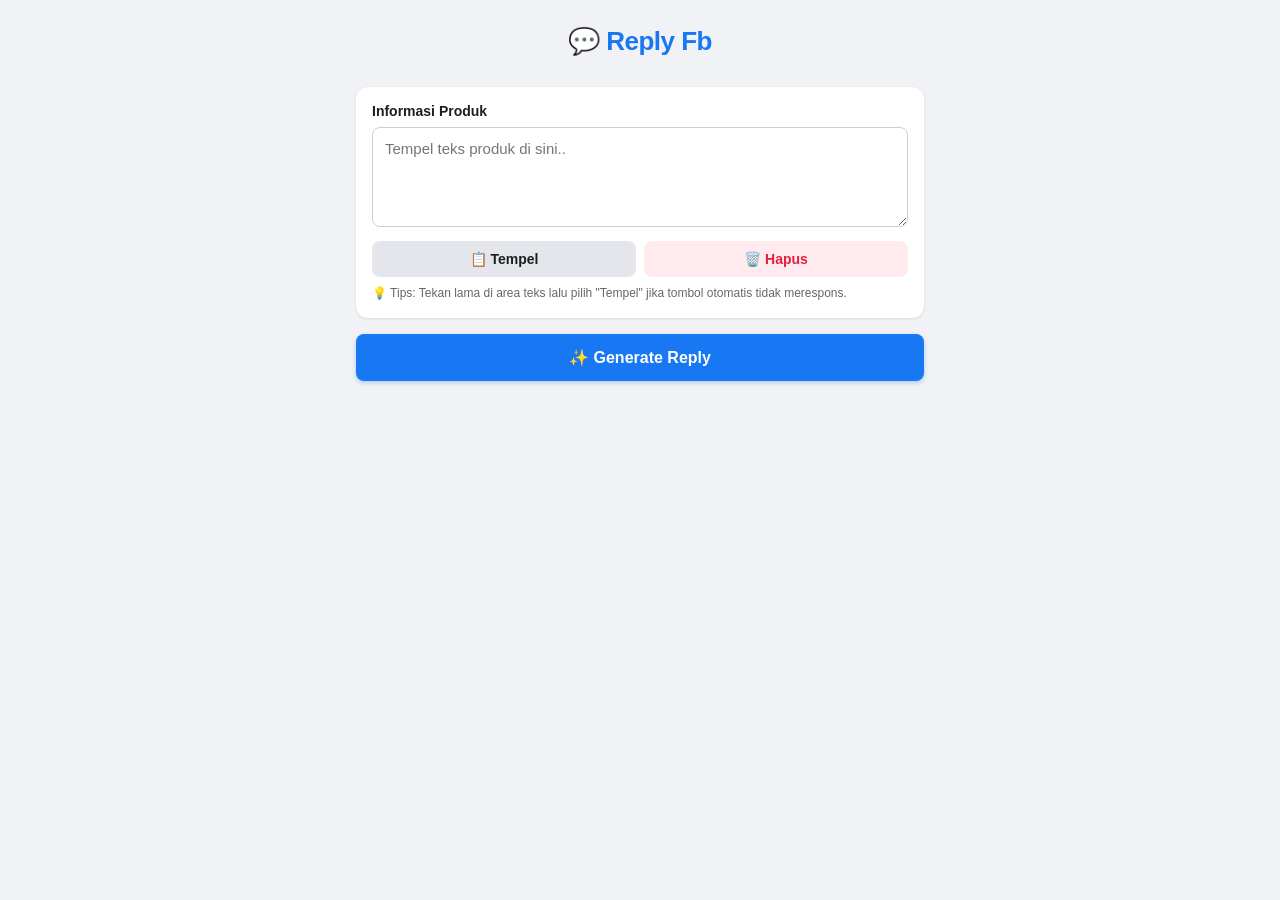
==== commit 91f445c3: "Add files via upload" ====
--- a/index.html
+++ b/index.html
@@ -7,8 +7,13 @@
     <meta name="theme-color" content="#1877F2">
     <meta name="apple-mobile-web-app-title" content="Reply Fb">
     <meta name="apple-mobile-web-app-capable" content="yes">
-    <link rel="manifest" href="manifest.webmanifest">
-    <link rel="icon" type="image/png" sizes="192x192" href="icon-192.png">
+    <meta name="apple-mobile-web-app-status-bar-style" content="black-translucent">
+    
+    <!-- Favicon Inline (Langsung muncul di tab browser tanpa file eksternal) -->
+    <link rel="icon" href="data:image/svg+xml,<svg xmlns='http://www.w3.org/2000/svg' viewBox='0 0 100 100'><rect width='100' height='100' rx='20' fill='%231877F2'/><path d='M25 35 h50 a8 8 0 0 1 8 8 v25 a8 8 0 0 1 -8 8 h-35 l-12 12 v-12 h-3 a8 8 0 0 1 -8 -8 v-25 a8 8 0 0 1 8 -8 z' fill='white'/><path d='M58 45 h-6 a6 6 0 0 0 -6 6 v6 h-4 v8 h4 v16 h8 v-16 h6 l2 -8 h-8 v-6 a2 2 0 0 1 2 -2 h6 v-8 z' fill='%231877F2'/></svg>">
+    <link rel="apple-touch-icon" href="icon-192.png">
+    
+    <link rel="manifest" href="manifest.json">
     <style>
         :root {
             --primary: #1877F2;
@@ -98,7 +103,7 @@
         
         <div class="button-group">
             <button class="btn-secondary" onclick="pasteText()">📋 Tempel</button>
-            <button class="btn-danger" onclick="clearText()">️ Hapus</button>
+            <button class="btn-danger" onclick="clearText()">🗑️ Hapus</button>
         </div>
         <div class="hint">💡 Tips: Tekan lama di area teks lalu pilih "Tempel" jika tombol otomatis tidak merespons.</div>
     </div>
@@ -113,7 +118,7 @@
         
         <div class="option-card">
             <div class="option-text" id="singleOutput"></div>
-            <button class="btn-copy" onclick="copyOption('singleOutput', this)"> Salin Balasan</button>
+            <button class="btn-copy" onclick="copyOption('singleOutput', this)">📋 Salin Balasan</button>
         </div>
         <div class="hint" style="text-align: center; margin-top: 10px;">Kurang suka? Tekan tombol <b>Generate Reply</b> lagi untuk gaya acak lainnya!</div>
     </div>
@@ -198,8 +203,6 @@
             }
 
             const info = extractProductInfo(input);
-            
-            // Acak 1 dari 3 gaya
             const style = Math.floor(Math.random() * 3) + 1;
             let resultText = '';
             let styleName = '';
@@ -224,12 +227,10 @@
             document.getElementById('styleBadge').textContent = styleName;
             document.getElementById('outputContainer').style.display = 'block';
 
-            // Reset tombol copy
             const btn = document.querySelector('.btn-copy');
             btn.textContent = '📋 Salin Balasan';
             btn.classList.remove('copied');
 
-            // Scroll halus ke hasil
             document.getElementById('outputContainer').scrollIntoView({ behavior: 'smooth', block: 'start' });
         }
 
@@ -269,4 +270,4 @@
         }
     </script>
 </body>
-</html>+</html>
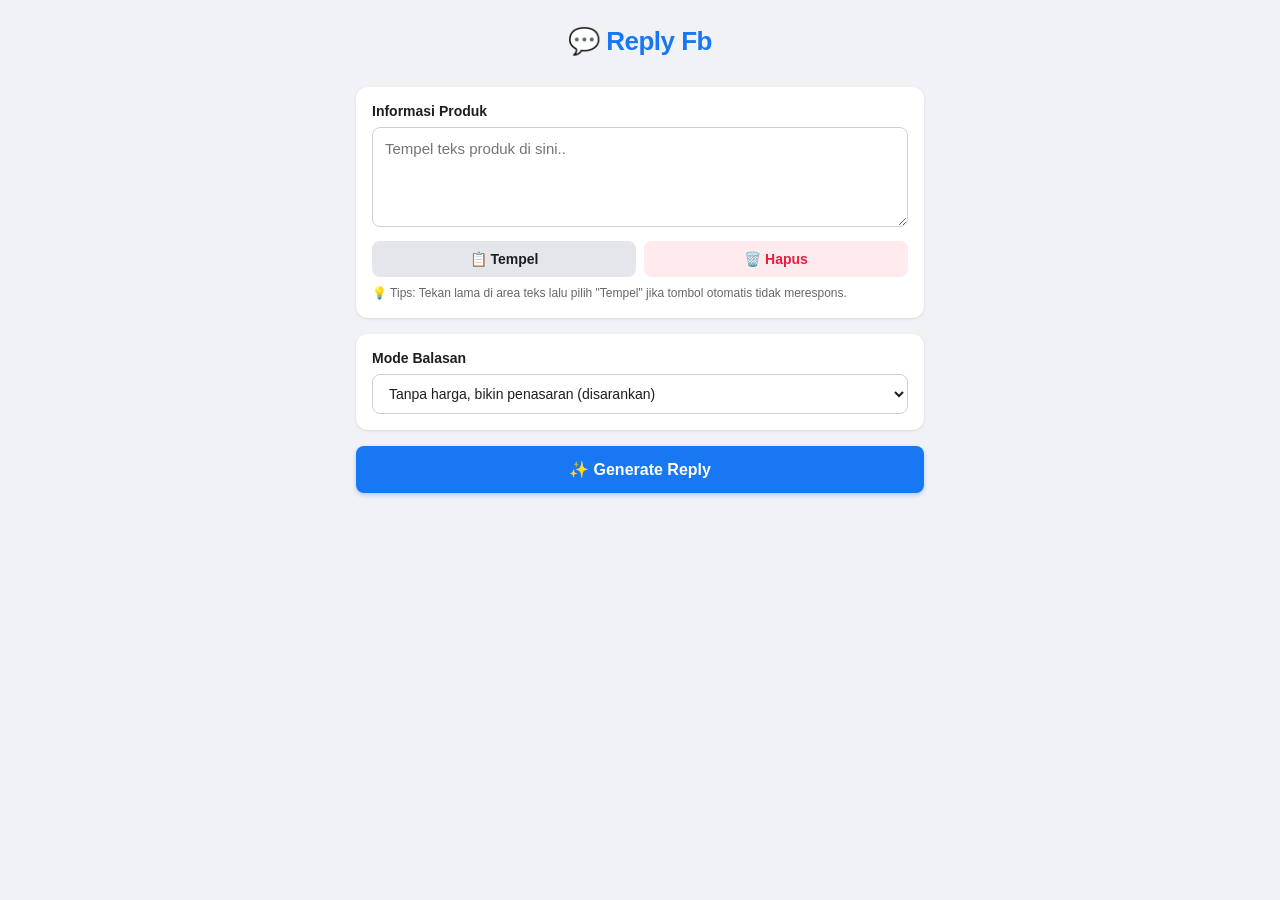
==== commit ec86b032: "Add files via upload" ====
--- a/index.html
+++ b/index.html
@@ -67,6 +67,11 @@
             box-shadow: 0 2px 4px rgba(24, 119, 242, 0.3);
         }
         .btn-primary:hover { background-color: var(--primary-dark); }
+        select {
+            width: 100%; padding: 10px 12px; border: 1.5px solid #ccd0d5; border-radius: 8px;
+            font-size: 14px; font-family: inherit; background: #fff; color: var(--text);
+        }
+        select:focus { outline: none; border-color: var(--primary); box-shadow: 0 0 0 3px rgba(24, 119, 242, 0.15); }
         .hint { font-size: 12px; color: var(--text-secondary); margin-top: 8px; line-height: 1.4; }
         
         .option-card {
@@ -106,6 +111,15 @@
             <button class="btn-danger" onclick="clearText()">🗑️ Hapus</button>
         </div>
         <div class="hint">💡 Tips: Tekan lama di area teks lalu pilih "Tempel" jika tombol otomatis tidak merespons.</div>
+    </div>
+
+    <div class="card">
+        <label for="modeSelect">Mode Balasan</label>
+        <select id="modeSelect">
+            <option value="noprice" selected>Tanpa harga, bikin penasaran (disarankan)</option>
+            <option value="mix">Campur (tanpa harga lebih sering)</option>
+            <option value="price">Dengan harga (gaya lama)</option>
+        </select>
     </div>
 
     <button class="btn-primary" onclick="generateReply()">✨ Generate Reply</button>
@@ -142,6 +156,31 @@
             'Ambil di sini 👇', 'Checkout di sini 👇', 'Dapatkan di sini 👇', 'Beli di sini 👇'
         ];
 
+        // Template tanpa harga: ramah, santai, dan memancing rasa penasaran
+        const noPriceStyles = [
+            { name: 'Penasaran', t: 'Kak, soal {nama} ini menarik banget sebenarnya, ada satu detail yang sering kelewat. Coba lihat sendiri di sini ya 👇\n{link}' },
+            { name: 'Santai', t: 'Kemarin sempat nemu {nama} dan langsung kepikiran kakak 😄 fotonya lengkap, intip dulu deh\n{link}' },
+            { name: 'Ajakan Halus', t: 'Sebelum kehabisan, cek dulu yang ini kak. {nama}, pilihannya lumayan jarang ketemu 👇\n{link}' },
+            { name: 'Ramah', t: 'Wah kebetulan banget, kayaknya ini yang kakak cari 😊 {nama}. Detail sama pilihannya ada di link ini, mampir dulu aja\n{link}' },
+            { name: 'Sapaan Hangat', t: 'Hai kak 👋 masih ada kok. Lihat dulu {nama} di sini, siapa tahu cocok. Ada bagian yang menurutku bikin beda 👇\n{link}' },
+            { name: 'Pelan-pelan', t: 'Pilih pelan-pelan aja ya kak 😁 tapi {nama} ini sayang kalau nggak diintip dulu. Cek di sini\n{link}' },
+            { name: 'Ikut Penasaran', t: 'Aku juga sempat penasaran sama {nama}. Coba buka halamannya, detailnya lumayan lengkap 👇\n{link}' },
+            { name: 'Sopan', t: 'Boleh banget kak, ini linknya ya 🙏 {nama}. Ada foto dan ulasan pembeli lain di sana, lumayan buat pertimbangan\n{link}' },
+            { name: 'Bikin Klik', t: 'Eh iya, yang ini nih kak 😄 {nama}. Coba cek bagian ulasannya, seru dibaca\n{link}' },
+            { name: 'Salam Kenal', t: 'Salam kenal kak 🙏 buat {nama}, langsung lihat detailnya di sini aja, nanti kakak bisa nilai sendiri cocok atau enggak 👇\n{link}' },
+            { name: 'Santai Banget', t: 'Penasaran sama {nama}? Aku taruh linknya di sini, intip aja dulu nggak ada ruginya 😊\n{link}' },
+            { name: 'Ada Kejutan', t: 'Ada kok kak 👍 tapi mending lihat langsung di sini, soalnya pilihannya lumayan banyak dan ada yang baru 👇\n{link}' }
+        ];
+        let lastNoPrice = -1;
+
+        function pickNoPrice() {
+            let i;
+            do { i = Math.floor(Math.random() * noPriceStyles.length); }
+            while (i === lastNoPrice && noPriceStyles.length > 1);
+            lastNoPrice = i;
+            return noPriceStyles[i];
+        }
+
         function getRandomOpening() {
             let pick;
             do {
@@ -203,11 +242,17 @@
             }
 
             const info = extractProductInfo(input);
+            const mode = document.getElementById('modeSelect').value;
+            const useNoPrice = mode === 'noprice' || (mode === 'mix' && Math.random() < 0.7);
             const style = Math.floor(Math.random() * 3) + 1;
             let resultText = '';
             let styleName = '';
 
-            if (style === 1) {
+            if (useNoPrice) {
+                const pick = pickNoPrice();
+                styleName = pick.name;
+                resultText = pick.t.replace('{nama}', info.productName).replace('{link}', info.link);
+            } else if (style === 1) {
                 styleName = 'Gaya Standar';
                 const op1Opening = getRandomOpening();
                 const op1Price = getRandomItem(priceTemplates).replace('{price}', info.price);
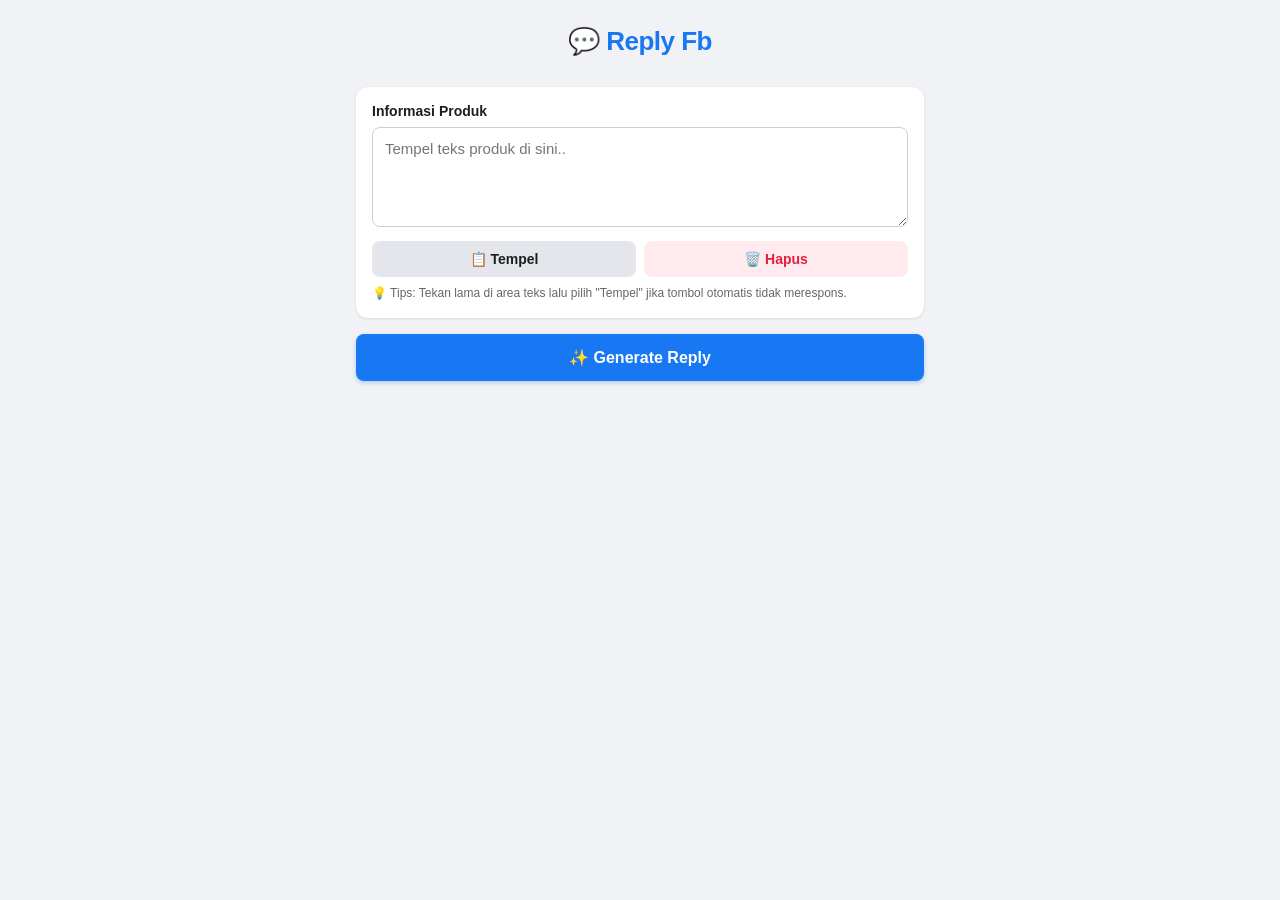
==== commit 847630d1: "Add files via upload" ====
--- a/index.html
+++ b/index.html
@@ -113,85 +113,54 @@
         <div class="hint">💡 Tips: Tekan lama di area teks lalu pilih "Tempel" jika tombol otomatis tidak merespons.</div>
     </div>
 
-    <div class="card">
-        <label for="modeSelect">Mode Balasan</label>
-        <select id="modeSelect">
-            <option value="noprice" selected>Tanpa harga, bikin penasaran (disarankan)</option>
-            <option value="mix">Campur (tanpa harga lebih sering)</option>
-            <option value="price">Dengan harga (gaya lama)</option>
-        </select>
-    </div>
-
     <button class="btn-primary" onclick="generateReply()">✨ Generate Reply</button>
 
     <div id="outputContainer" style="margin-top: 20px; display: none;">
         <div class="option-header">
             <div class="option-label">Hasil Rekomendasi</div>
-            <div class="style-badge" id="styleBadge">Gaya Standar</div>
         </div>
-        
-        <div class="option-card">
-            <div class="option-text" id="singleOutput"></div>
-            <button class="btn-copy" onclick="copyOption('singleOutput', this)">📋 Salin Balasan</button>
-        </div>
-        <div class="hint" style="text-align: center; margin-top: 10px;">Kurang suka? Tekan tombol <b>Generate Reply</b> lagi untuk gaya acak lainnya!</div>
+        <div id="optionsList"></div>
+        <div class="hint" style="text-align: center; margin-top: 10px;">Kurang cocok? Tekan <b>Generate Reply</b> lagi untuk opsi lainnya.</div>
     </div>
 
     <script>
-        const openings = [
-            'READY', 'READY STOCK', 'Ready', 'Ready ya', 
-            'Stok ready', 'Stok aman', 'Masih ready', 'Masih tersedia', 
-            'Tersedia', 'Available', 'Barang ready', 'Ready stock'
+        // Template tanpa harga: redaksi ready / barang ada / cocok sesuai, tanpa panggilan, minim emoji
+        const templates = [
+            'Ready, {nama}. Barangnya ada, detailnya bisa dicek di sini\n{link}',
+            'Barang ada, masih ready. Untuk {nama}, lihat dulu spesifikasinya apakah cocok\n{link}',
+            'Ready stock. {nama} ini kemungkinan cocok dengan yang dicari, cek langsung di sini\n{link}',
+            'Masih tersedia. {nama}, ada beberapa pilihan yang bisa disesuaikan, lihat di sini 👇\n{link}',
+            'Barangnya ada. Silakan cek {nama}, mungkin sesuai kebutuhan\n{link}',
+            'Ready ya. Coba lihat {nama} dulu, ada detail menarik di halamannya\n{link}',
+            'Stok ada. {nama} cocok untuk yang lagi cari model seperti ini, cek di sini\n{link}',
+            'Ada, masih ready. Lihat dulu {nama}, nanti bisa dinilai sendiri cocok atau tidak\n{link}',
+            'Ready. Ada ulasan pembeli lain untuk {nama}, bisa jadi pertimbangan\n{link}',
+            'Barang ada dan sesuai deskripsi. Detail {nama} lengkap di sini 👇\n{link}',
+            'Masih ada. {nama}, fotonya lengkap, bisa dicocokkan dengan yang dibutuhkan\n{link}',
+            'Tersedia. Ada satu bagian di {nama} yang sering terlewat, cek sendiri di sini\n{link}',
+            'Ready stock, tinggal pilih yang cocok. {nama}\n{link}',
+            'Stok masih ada. Pilihan {nama} lumayan lengkap, silakan dicek\n{link}',
+            'Ada. Untuk {nama}, lihat variasi dan ulasannya dulu supaya pas dengan kebutuhan\n{link}',
+            'Ready, barang ada. Biar tidak salah pilih, cek detail {nama} di sini\n{link}',
+            'Masih ready. Coba lihat {nama}, siapa tahu sesuai yang sedang dicari\n{link}',
+            'Barang tersedia. {nama} ini banyak yang tanya, detailnya ada di sini 👇\n{link}',
+            'Ada stoknya. Silakan intip {nama}, nanti kelihatan cocok atau belum\n{link}',
+            'Ready ya, barang ada. Spesifikasi {nama} lengkap di halaman ini\n{link}'
         ];
-        let lastOpening = '';
-
-        const priceTemplates = [
-            '{price}', 'Harga {price}', 'Cuma {price}', 'Mulai {price}', 
-            '{price} aja', 'Hanya {price}', 'Harga mulai {price}'
-        ];
-
-        const ctas = [
-            'Cek di sini 👇', 'Silakan cek 👇', 'Order di sini 👇', 
-            'Langsung order 👇', 'Link 👇', 'Cek link 👇', 
-            'Ambil di sini 👇', 'Checkout di sini 👇', 'Dapatkan di sini 👇', 'Beli di sini 👇'
-        ];
-
-        // Template tanpa harga: ramah, santai, dan memancing rasa penasaran
-        const noPriceStyles = [
-            { name: 'Penasaran', t: 'Kak, soal {nama} ini menarik banget sebenarnya, ada satu detail yang sering kelewat. Coba lihat sendiri di sini ya 👇\n{link}' },
-            { name: 'Santai', t: 'Kemarin sempat nemu {nama} dan langsung kepikiran kakak 😄 fotonya lengkap, intip dulu deh\n{link}' },
-            { name: 'Ajakan Halus', t: 'Sebelum kehabisan, cek dulu yang ini kak. {nama}, pilihannya lumayan jarang ketemu 👇\n{link}' },
-            { name: 'Ramah', t: 'Wah kebetulan banget, kayaknya ini yang kakak cari 😊 {nama}. Detail sama pilihannya ada di link ini, mampir dulu aja\n{link}' },
-            { name: 'Sapaan Hangat', t: 'Hai kak 👋 masih ada kok. Lihat dulu {nama} di sini, siapa tahu cocok. Ada bagian yang menurutku bikin beda 👇\n{link}' },
-            { name: 'Pelan-pelan', t: 'Pilih pelan-pelan aja ya kak 😁 tapi {nama} ini sayang kalau nggak diintip dulu. Cek di sini\n{link}' },
-            { name: 'Ikut Penasaran', t: 'Aku juga sempat penasaran sama {nama}. Coba buka halamannya, detailnya lumayan lengkap 👇\n{link}' },
-            { name: 'Sopan', t: 'Boleh banget kak, ini linknya ya 🙏 {nama}. Ada foto dan ulasan pembeli lain di sana, lumayan buat pertimbangan\n{link}' },
-            { name: 'Bikin Klik', t: 'Eh iya, yang ini nih kak 😄 {nama}. Coba cek bagian ulasannya, seru dibaca\n{link}' },
-            { name: 'Salam Kenal', t: 'Salam kenal kak 🙏 buat {nama}, langsung lihat detailnya di sini aja, nanti kakak bisa nilai sendiri cocok atau enggak 👇\n{link}' },
-            { name: 'Santai Banget', t: 'Penasaran sama {nama}? Aku taruh linknya di sini, intip aja dulu nggak ada ruginya 😊\n{link}' },
-            { name: 'Ada Kejutan', t: 'Ada kok kak 👍 tapi mending lihat langsung di sini, soalnya pilihannya lumayan banyak dan ada yang baru 👇\n{link}' }
-        ];
-        let lastNoPrice = -1;
-
-        function pickNoPrice() {
-            let i;
-            do { i = Math.floor(Math.random() * noPriceStyles.length); }
-            while (i === lastNoPrice && noPriceStyles.length > 1);
-            lastNoPrice = i;
-            return noPriceStyles[i];
-        }
-
-        function getRandomOpening() {
-            let pick;
-            do {
-                pick = openings[Math.floor(Math.random() * openings.length)];
-            } while (pick === lastOpening && openings.length > 1);
-            lastOpening = pick;
-            return pick;
-        }
-
-        function getRandomItem(arr) {
-            return arr[Math.floor(Math.random() * arr.length)];
+        const OPTION_COUNT = 6;
+        let lastPicked = [];
+
+        function pickTemplates(n) {
+            // acak, hindari yang baru saja dipakai di generate sebelumnya
+            const fresh = templates.filter(t => !lastPicked.includes(t));
+            const pool = (fresh.length >= n ? fresh : templates).slice();
+            for (let i = pool.length - 1; i > 0; i--) {
+                const j = Math.floor(Math.random() * (i + 1));
+                [pool[i], pool[j]] = [pool[j], pool[i]];
+            }
+            const picked = pool.slice(0, n);
+            lastPicked = picked;
+            return picked;
         }
 
         async function pasteText() {
@@ -211,9 +180,6 @@
         function extractProductInfo(input) {
             const linkMatch = input.match(/https?:\/\/[^\s]+/);
             const link = linkMatch ? linkMatch[0] : 'https://s.shopee.co.id/xxxx';
-
-            const priceMatch = input.match(/Rp[\d\.]+/);
-            const price = priceMatch ? priceMatch[0] : 'Rp0';
 
             let cleanText = input
                 .replace(/\[.*?\]/g, '')       
@@ -231,7 +197,7 @@
             
             const productName = words.slice(0, 6).join(' ') || 'Produk';
 
-            return { link, price, productName };
+            return { link, productName };
         }
 
         function generateReply() {
@@ -242,68 +208,61 @@
             }
 
             const info = extractProductInfo(input);
-            const mode = document.getElementById('modeSelect').value;
-            const useNoPrice = mode === 'noprice' || (mode === 'mix' && Math.random() < 0.7);
-            const style = Math.floor(Math.random() * 3) + 1;
-            let resultText = '';
-            let styleName = '';
-
-            if (useNoPrice) {
-                const pick = pickNoPrice();
-                styleName = pick.name;
-                resultText = pick.t.replace('{nama}', info.productName).replace('{link}', info.link);
-            } else if (style === 1) {
-                styleName = 'Gaya Standar';
-                const op1Opening = getRandomOpening();
-                const op1Price = getRandomItem(priceTemplates).replace('{price}', info.price);
-                const op1Cta = getRandomItem(ctas);
-                resultText = `${op1Opening}, ${info.productName} ✅\n${op1Price}\n${op1Cta}\n${info.link}`;
-            } else if (style === 2) {
-                styleName = 'Singkat & Padat';
-                const op2Opening = getRandomItem(['Ready ✅', 'Stok aman ✅', 'Masih ready ✅']);
-                resultText = `${op2Opening} ${info.productName}\n${info.price}\n${info.link}`;
-            } else {
-                styleName = 'Antusias & Ramah';
-                const op3Opening = getRandomItem(['Halo! Stok masih tersedia', 'Hai kak, barang masih ready', 'Yuk, masih bisa diorder']);
-                resultText = `${op3Opening} ✅\n${info.productName}\nCuma ${info.price} lho!\nLangsung amankan di sini 👇\n${info.link}`;
-            }
-
-            document.getElementById('singleOutput').textContent = resultText;
-            document.getElementById('styleBadge').textContent = styleName;
-            document.getElementById('outputContainer').style.display = 'block';
-
-            const btn = document.querySelector('.btn-copy');
-            btn.textContent = '📋 Salin Balasan';
-            btn.classList.remove('copied');
-
-            document.getElementById('outputContainer').scrollIntoView({ behavior: 'smooth', block: 'start' });
-        }
-
-        async function copyOption(elementId, btnElement) {
-            const text = document.getElementById(elementId).textContent;
+            const list = document.getElementById('optionsList');
+            list.innerHTML = '';
+
+            pickTemplates(OPTION_COUNT).forEach((t, i) => {
+                const text = t.replace('{nama}', info.productName).replace('{link}', info.link);
+
+                const card = document.createElement('div');
+                card.className = 'option-card';
+
+                const head = document.createElement('div');
+                head.className = 'option-header';
+                const badge = document.createElement('div');
+                badge.className = 'style-badge';
+                badge.textContent = 'Opsi ' + (i + 1);
+                head.appendChild(badge);
+
+                const body = document.createElement('div');
+                body.className = 'option-text';
+                body.textContent = text;
+
+                const btn = document.createElement('button');
+                btn.className = 'btn-copy';
+                btn.textContent = 'Salin Balasan';
+                btn.onclick = () => copyText(body.textContent, btn);
+
+                card.append(head, body, btn);
+                list.appendChild(card);
+            });
+
+            const out = document.getElementById('outputContainer');
+            out.style.display = 'block';
+            out.scrollIntoView({ behavior: 'smooth', block: 'start' });
+        }
+
+        function flashCopied(btn) {
+            btn.textContent = 'Berhasil Disalin';
+            btn.classList.add('copied');
+            setTimeout(() => {
+                btn.textContent = 'Salin Balasan';
+                btn.classList.remove('copied');
+            }, 1500);
+        }
+
+        async function copyText(text, btn) {
             try {
                 await navigator.clipboard.writeText(text);
-                btnElement.textContent = '✅ Berhasil Disalin!';
-                btnElement.classList.add('copied');
-                setTimeout(() => {
-                    btnElement.textContent = '📋 Salin Balasan';
-                    btnElement.classList.remove('copied');
-                }, 1500);
             } catch (err) {
-                const textarea = document.createElement('textarea');
-                textarea.value = text;
-                document.body.appendChild(textarea);
-                textarea.select();
+                const ta = document.createElement('textarea');
+                ta.value = text;
+                document.body.appendChild(ta);
+                ta.select();
                 document.execCommand('copy');
-                document.body.removeChild(textarea);
-                
-                btnElement.textContent = '✅ Berhasil Disalin!';
-                btnElement.classList.add('copied');
-                setTimeout(() => {
-                    btnElement.textContent = '📋 Salin Balasan';
-                    btnElement.classList.remove('copied');
-                }, 1500);
-            }
+                document.body.removeChild(ta);
+            }
+            flashCopied(btn);
         }
 
         if ('serviceWorker' in navigator) {
